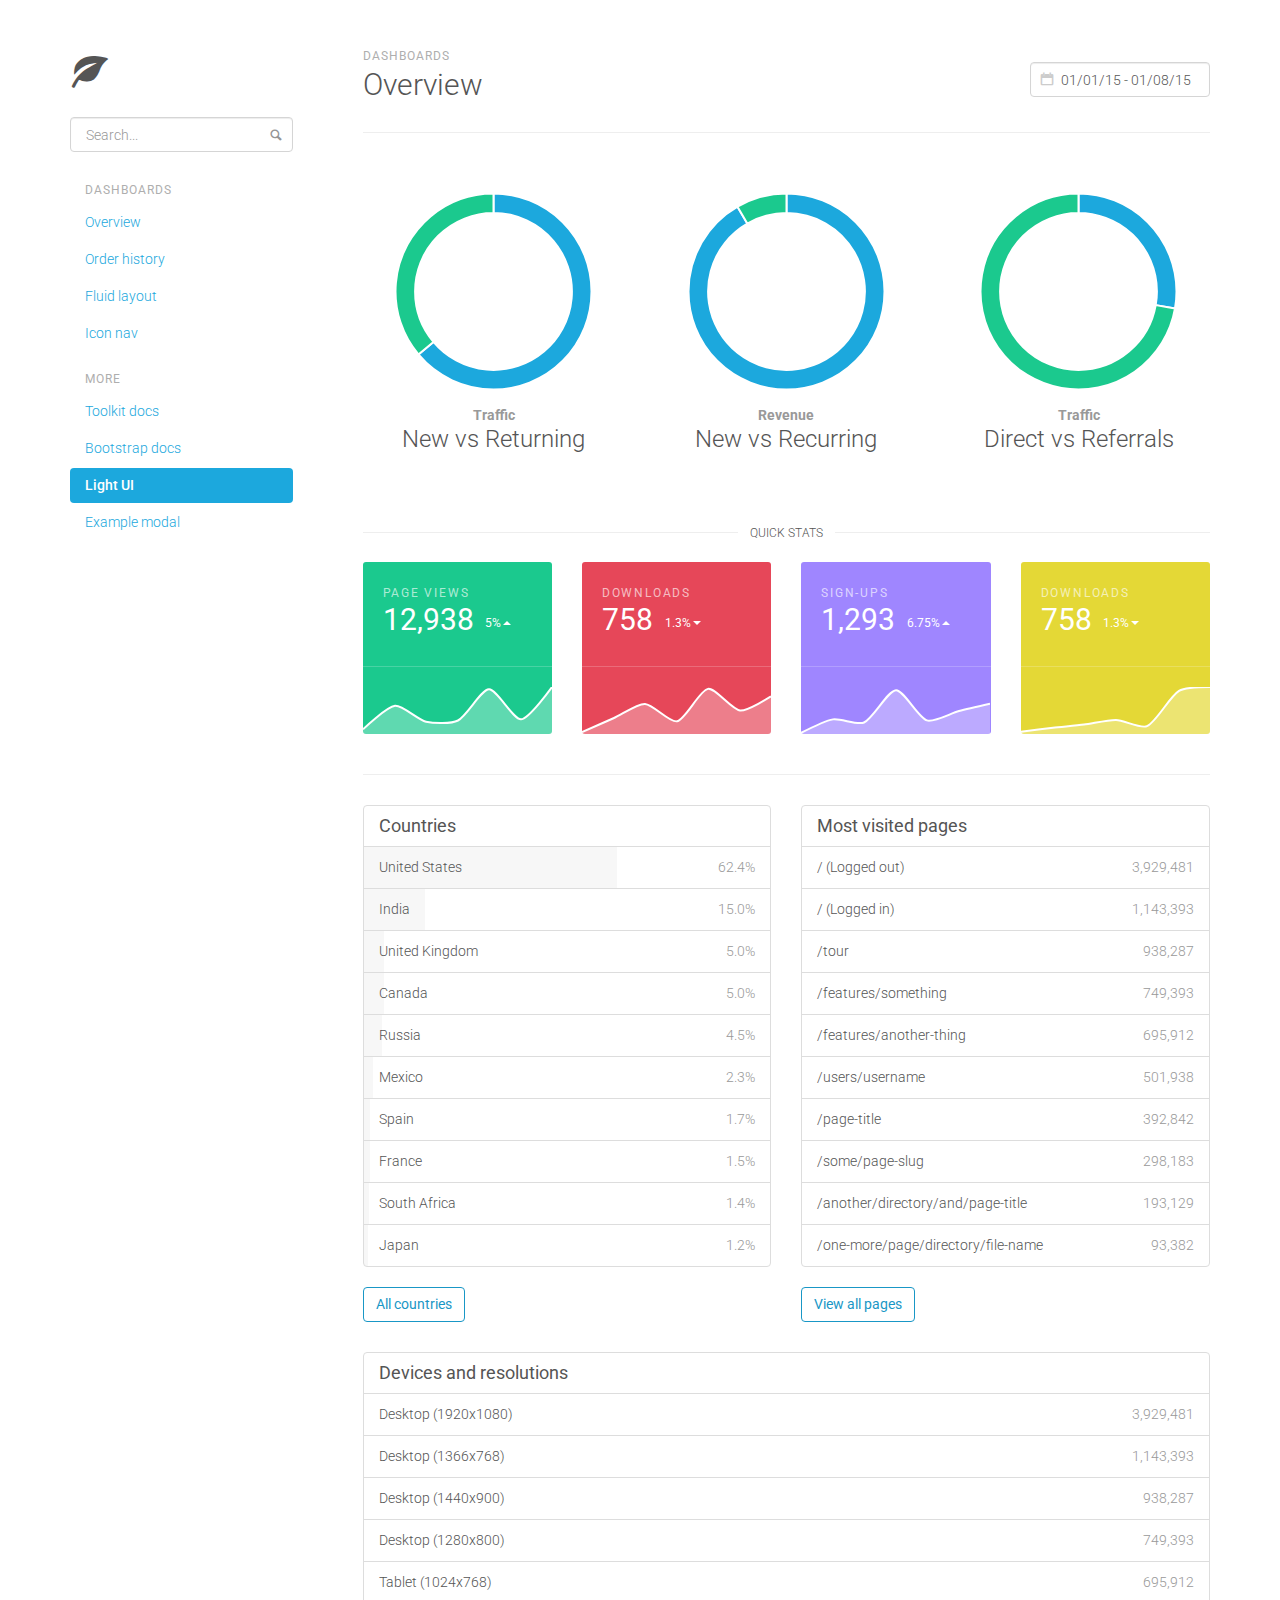
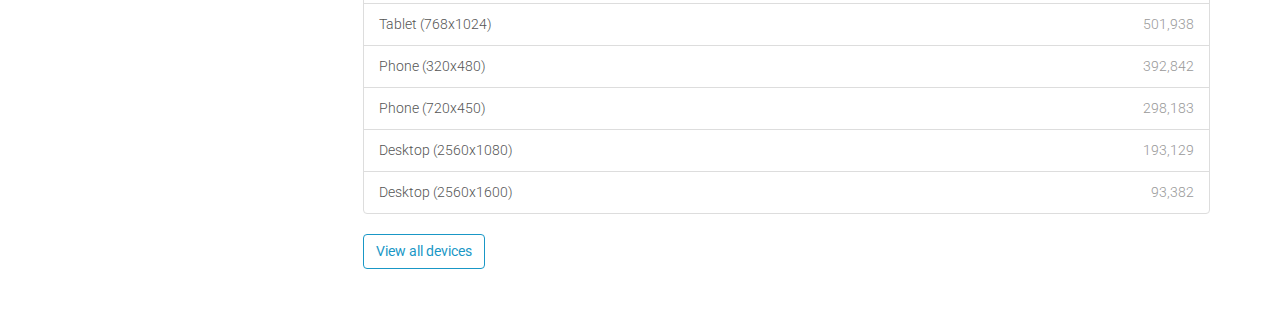
==== light/index.html @ 63a75f11 "UPLOAD 1" ====
<!DOCTYPE html>
<html lang="en">
  <head>
    <meta charset="utf-8">
    <meta http-equiv="X-UA-Compatible" content="IE=edge">
    <meta name="viewport" content="width=device-width, initial-scale=1">
    <meta name="description" content="">
    <meta name="keywords" content="">
    <meta name="author" content="">

    <title>
      
        Light UI &middot; 
      
    </title>

    <link href="http://fonts.googleapis.com/css?family=Roboto:300,400,500,700,400italic" rel="stylesheet">
    
      <link href="../assets/css/toolkit-light.css" rel="stylesheet">
    
    
    <link href="../assets/css/application.css" rel="stylesheet">

    <style>
      /* note: this is a hack for ios iframe for bootstrap themes shopify page */
      /* this chunk of css is not part of the toolkit :) */
      body {
        width: 1px;
        min-width: 100%;
        *width: 100%;
      }
    </style>
  </head>


<body>
  <div class="container">
    <div class="row">
      <div class="col-sm-3 sidebar">
        <nav class="sidebar-nav">
          <div class="sidebar-header">
            <button class="nav-toggler nav-toggler-sm sidebar-toggler" type="button" data-toggle="collapse" data-target="#nav-toggleable-sm">
              <span class="sr-only">Toggle nav</span>
            </button>
            <a class="sidebar-brand img-responsive" href="../index.html">
              <span class="icon icon-leaf sidebar-brand-icon"></span>
            </a>
          </div>

          <div class="collapse nav-toggleable-sm" id="nav-toggleable-sm">
            <form class="sidebar-form">
              <input class="form-control" type="text" placeholder="Search...">
              <button type="submit" class="btn-link">
                <span class="icon icon-magnifying-glass"></span>
              </button>
            </form>
            <ul class="nav nav-pills nav-stacked">
              <li class="nav-header">Dashboards</li>
              <li >
                <a href="../index.html">Overview</a>
              </li>
              <li >
                <a href="../order-history/index.html">Order history</a>
              </li>
              <li >
                <a href="../fluid/index.html">Fluid layout</a>
              </li>
              <li >
                <a href="../icon-nav/index.html">Icon nav</a>
              </li>

              <li class="nav-header">More</li>
              <li >
                <a href="../docs/index.html">
                  Toolkit docs
                </a>
              </li>
              <li>
                <a href="http://getbootstrap.com" target="blank">
                  Bootstrap docs
                </a>
              </li>
              <li class="active">
                <a href="../light/index.html">Light UI</a>
              </li>
              <li>
                <a href="#docsModal" data-toggle="modal">
                  Example modal
                </a>
              </li>
            </ul>
            <hr class="visible-xs m-t">
          </div>
        </nav>
      </div>
      <div class="col-sm-9 content">
        <div class="dashhead">
  <div class="dashhead-titles">
    <h6 class="dashhead-subtitle">Dashboards</h6>
    <h2 class="dashhead-title">Overview</h2>
  </div>

  <div class="btn-toolbar dashhead-toolbar">
    <div class="btn-toolbar-item input-with-icon">
      <input type="text" value="01/01/15 - 01/08/15" class="form-control" data-provide="datepicker">
      <span class="icon icon-calendar"></span>
    </div>
  </div>
</div>

<hr class="m-t">

<div class="row text-center m-t-lg">
  <div class="col-sm-4 m-b-md">
    <div class="w-lg m-x-auto">
      <canvas
        class="ex-graph"
        width="200" height="200"
        data-chart="doughnut"
        data-value="[{ value: 230, color: '#1ca8dd', label: 'Returning' }, { value: 130, color: '#1bc98e', label: 'New' }]"
        data-segment-stroke-color="#fff"
        data-options="{ percentageInnerCutout: '20' }">
      </canvas>
    </div>
    <strong class="text-muted">Traffic</strong>
    <h3>New vs Returning</h3>
  </div>
  <div class="col-sm-4 m-b-md">
    <div class="w-lg m-x-auto">
      <canvas
        class="ex-graph"
        width="200" height="200"
        data-chart="doughnut"
        data-value="[{ value: 330, color: '#1ca8dd', label: 'Recurring' }, { value: 30, color: '#1bc98e', label: 'New' }]"
        data-segment-stroke-color="#fff">
      </canvas>
    </div>
    <strong class="text-muted">Revenue</strong>
    <h3>New vs Recurring</h3>
  </div>
  <div class="col-sm-4 m-b-md">
    <div class="w-lg m-x-auto">
      <canvas
        class="ex-graph"
        width="200" height="200"
        data-chart="doughnut"
        data-value="[{ value: 100, color: '#1ca8dd', label: 'Referrals' }, { value: 260, color: '#1bc98e', label: 'Direct' }]"
        data-segment-stroke-color="#fff">
      </canvas>
    </div>
    <strong class="text-muted">Traffic</strong>
    <h3>Direct vs Referrals</h3>
  </div>
</div>

<div class="hr-divider m-t-md m-b">
  <h3 class="hr-divider-content hr-divider-heading">Quick stats</h3>
</div>

<div class="row statcards">
  <div class="col-sm-3 m-b">
    <div class="statcard statcard-success">
      <div class="p-a">
        <span class="statcard-desc">Page views</span>
        <h2 class="statcard-number">
          12,938
          <small class="delta-indicator delta-positive">5%</small>
        </h2>
        <hr class="statcard-hr m-b-0">
      </div>
      <canvas id="sparkline1" width="378" height="94" class="sparkline" data-chart="spark-line" data-value="[{data:[28,68,41,43,96,45,100]}]" data-labels="['a', 'b','c','d','e','f','g']" style="width: 189px; height: 47px;"></canvas>
    </div>
  </div>
  <div class="col-sm-3 m-b">
    <div class="statcard statcard-danger">
      <div class="p-a">
        <span class="statcard-desc">Downloads</span>
        <h2 class="statcard-number">
          758
          <small class="delta-indicator delta-negative">1.3%</small>
        </h2>
        <hr class="statcard-hr m-b-0">
      </div>
      <canvas id="sparkline1" width="378" height="94" class="sparkline" data-chart="spark-line" data-value="[{data:[4,34,64,27,96,50,80]}]" data-labels="['a', 'b','c','d','e','f','g']" style="width: 189px; height: 47px;"></canvas>
    </div>
  </div>
  <div class="col-sm-3 m-b">
    <div class="statcard statcard-info">
      <div class="p-a">
        <span class="statcard-desc">Sign-ups</span>
        <h2 class="statcard-number">
          1,293
          <small class="delta-indicator delta-positive">6.75%</small>
        </h2>
        <hr class="statcard-hr m-b-0">
      </div>
      <canvas id="sparkline1" width="378" height="94" class="sparkline" data-chart="spark-line" data-value="[{data:[12,38,32,94,36,54,68]}]" data-labels="['a', 'b','c','d','e','f','g']" style="width: 189px; height: 47px;"></canvas>
    </div>
  </div>
  <div class="col-sm-3 m-b">
    <div class="statcard statcard-warning">
      <div class="p-a">
        <span class="statcard-desc">Downloads</span>
        <h2 class="statcard-number">
          758
          <small class="delta-indicator delta-negative">1.3%</small>
        </h2>
        <hr class="statcard-hr m-b-0">
      </div>
      <canvas id="sparkline1" width="378" height="94" class="sparkline" data-chart="spark-line" data-value="[{data:[43,48,52,58,50,95,100]}]" data-labels="['a', 'b','c','d','e','f','g']" style="width: 189px; height: 47px;"></canvas>
    </div>
  </div>
</div>

<hr class="m-t">

<div class="row">
  <div class="col-md-6 m-b-md">
    <div class="list-group">
      <h4 class="list-group-header">
        Countries
      </h4>
      
        <a class="list-group-item" href="#">
          <span class="list-group-progress" style="width: 62.4%;"></span>
          <span class="pull-right text-muted">62.4%</span>
          United States
        </a>
      
        <a class="list-group-item" href="#">
          <span class="list-group-progress" style="width: 15.0%;"></span>
          <span class="pull-right text-muted">15.0%</span>
          India
        </a>
      
        <a class="list-group-item" href="#">
          <span class="list-group-progress" style="width: 5.0%;"></span>
          <span class="pull-right text-muted">5.0%</span>
          United Kingdom
        </a>
      
        <a class="list-group-item" href="#">
          <span class="list-group-progress" style="width: 5.0%;"></span>
          <span class="pull-right text-muted">5.0%</span>
          Canada
        </a>
      
        <a class="list-group-item" href="#">
          <span class="list-group-progress" style="width: 4.5%;"></span>
          <span class="pull-right text-muted">4.5%</span>
          Russia
        </a>
      
        <a class="list-group-item" href="#">
          <span class="list-group-progress" style="width: 2.3%;"></span>
          <span class="pull-right text-muted">2.3%</span>
          Mexico
        </a>
      
        <a class="list-group-item" href="#">
          <span class="list-group-progress" style="width: 1.7%;"></span>
          <span class="pull-right text-muted">1.7%</span>
          Spain
        </a>
      
        <a class="list-group-item" href="#">
          <span class="list-group-progress" style="width: 1.5%;"></span>
          <span class="pull-right text-muted">1.5%</span>
          France
        </a>
      
        <a class="list-group-item" href="#">
          <span class="list-group-progress" style="width: 1.4%;"></span>
          <span class="pull-right text-muted">1.4%</span>
          South Africa
        </a>
      
        <a class="list-group-item" href="#">
          <span class="list-group-progress" style="width: 1.2%;"></span>
          <span class="pull-right text-muted">1.2%</span>
          Japan
        </a>
      
    </div>
    <a href="#" class="btn btn-primary-outline">All countries</a>
  </div>
  <div class="col-md-6 m-b-md">
    <div class="list-group">
      <h4 class="list-group-header">
        Most visited pages
      </h4>
      
        <a class="list-group-item" href="#">
          <span class="pull-right text-muted">3,929,481</span>
          / (Logged out)
        </a>
      
        <a class="list-group-item" href="#">
          <span class="pull-right text-muted">1,143,393</span>
          / (Logged in)
        </a>
      
        <a class="list-group-item" href="#">
          <span class="pull-right text-muted">938,287</span>
          /tour
        </a>
      
        <a class="list-group-item" href="#">
          <span class="pull-right text-muted">749,393</span>
          /features/something
        </a>
      
        <a class="list-group-item" href="#">
          <span class="pull-right text-muted">695,912</span>
          /features/another-thing
        </a>
      
        <a class="list-group-item" href="#">
          <span class="pull-right text-muted">501,938</span>
          /users/username
        </a>
      
        <a class="list-group-item" href="#">
          <span class="pull-right text-muted">392,842</span>
          /page-title
        </a>
      
        <a class="list-group-item" href="#">
          <span class="pull-right text-muted">298,183</span>
          /some/page-slug
        </a>
      
        <a class="list-group-item" href="#">
          <span class="pull-right text-muted">193,129</span>
          /another/directory/and/page-title
        </a>
      
        <a class="list-group-item" href="#">
          <span class="pull-right text-muted">93,382</span>
          /one-more/page/directory/file-name
        </a>
      
    </div>
    <a href="#" class="btn btn-primary-outline">View all pages</a>
  </div>
</div>

<div class="list-group">
  <h4 class="list-group-header">
    Devices and resolutions
  </h4>
  
    <a class="list-group-item" href="#">
      <span class="pull-right text-muted">3,929,481</span>
      Desktop (1920x1080)
    </a>
  
    <a class="list-group-item" href="#">
      <span class="pull-right text-muted">1,143,393</span>
      Desktop (1366x768)
    </a>
  
    <a class="list-group-item" href="#">
      <span class="pull-right text-muted">938,287</span>
      Desktop (1440x900)
    </a>
  
    <a class="list-group-item" href="#">
      <span class="pull-right text-muted">749,393</span>
      Desktop (1280x800)
    </a>
  
    <a class="list-group-item" href="#">
      <span class="pull-right text-muted">695,912</span>
      Tablet (1024x768)
    </a>
  
    <a class="list-group-item" href="#">
      <span class="pull-right text-muted">501,938</span>
      Tablet (768x1024)
    </a>
  
    <a class="list-group-item" href="#">
      <span class="pull-right text-muted">392,842</span>
      Phone (320x480)
    </a>
  
    <a class="list-group-item" href="#">
      <span class="pull-right text-muted">298,183</span>
      Phone (720x450)
    </a>
  
    <a class="list-group-item" href="#">
      <span class="pull-right text-muted">193,129</span>
      Desktop (2560x1080)
    </a>
  
    <a class="list-group-item" href="#">
      <span class="pull-right text-muted">93,382</span>
      Desktop (2560x1600)
    </a>
  
</div>
<a href="#" class="btn btn-primary-outline">View all devices</a>

      </div>
    </div>
  </div>

  <div id="docsModal" class="modal fade" tabindex="-1" role="dialog" aria-labelledby="myModalLabel">
  <div class="modal-dialog">
    <div class="modal-content">

      <div class="modal-header">
        <button type="button" class="close" data-dismiss="modal" aria-label="Close"><span aria-hidden="true">&times;</span></button>
        <h4 class="modal-title" id="myModalLabel">Example modal</h4>
      </div>
      <div class="modal-body">
        <p>You're looking at an example modal in the dashboard theme.</p>
      </div>
      <div class="modal-footer">
        <button type="button" class="btn btn-primary" data-dismiss="modal">Cool, got it!</button>
      </div>
    </div>
  </div>
</div>


    <script src="../assets/js/jquery.min.js"></script>
    <script src="../assets/js/chart.js"></script>
    <script src="../assets/js/tablesorter.min.js"></script>
    <script src="../assets/js/toolkit.js"></script>
    <script src="../assets/js/application.js"></script>
    <script>
      // execute/clear BS loaders for docs
      $(function(){while(window.BS&&window.BS.loader&&window.BS.loader.length){(window.BS.loader.pop())()}})
    </script>
  </body>
</html>
---- assets/css/application.css ----
/* global body padding */
body {
  padding-top:    20px;
  padding-bottom: 20px;
}

@media (min-width: 768px) {
  body {
    padding-top:    50px;
    padding-bottom: 50px;
  }
}


/* global spacing overrides */
h1, h2, h3, h4, h5, h6,
.h1, .h2, .h3, .h4, .h5, .h6 {
  margin-top: 0;
}
hr {
  margin-top: 30px;
  margin-bottom: 30px;
}

.navbar-fixed-top,
.navbar-static-top {
  border-bottom: 0;
}
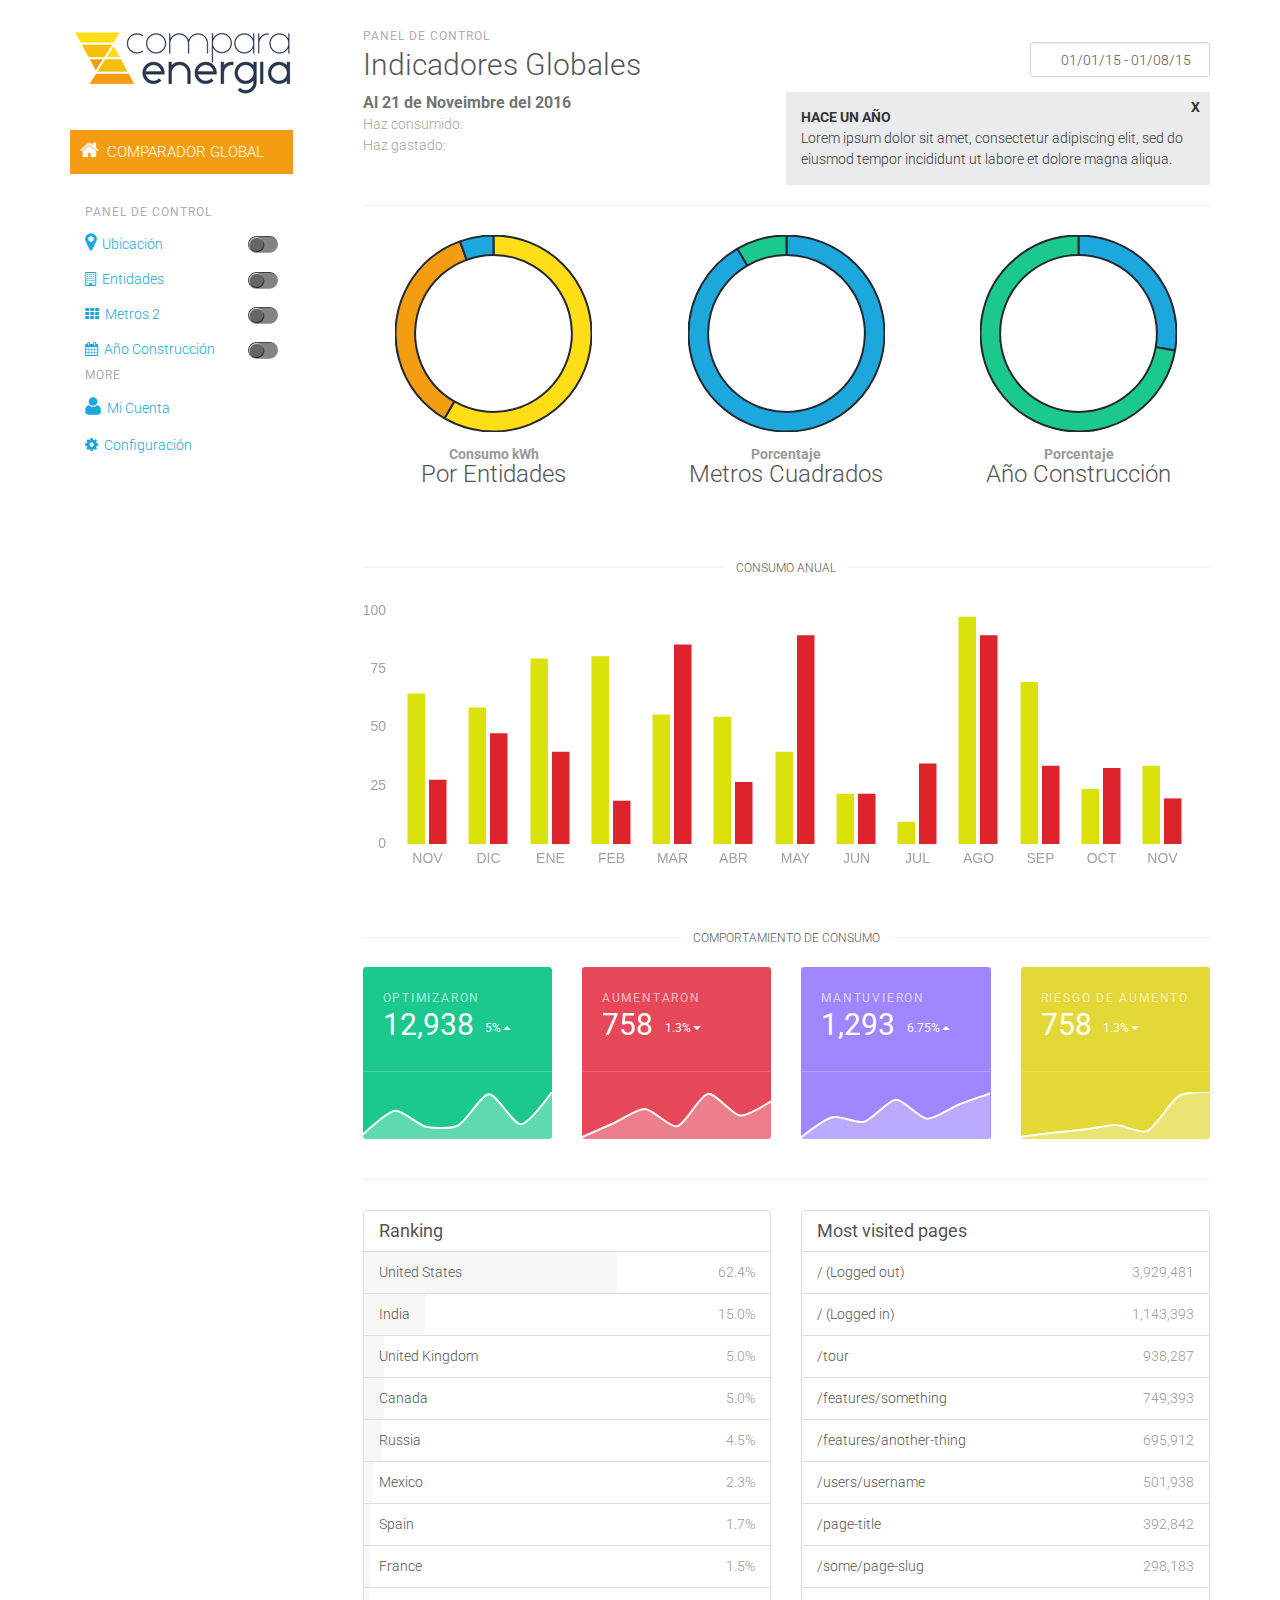
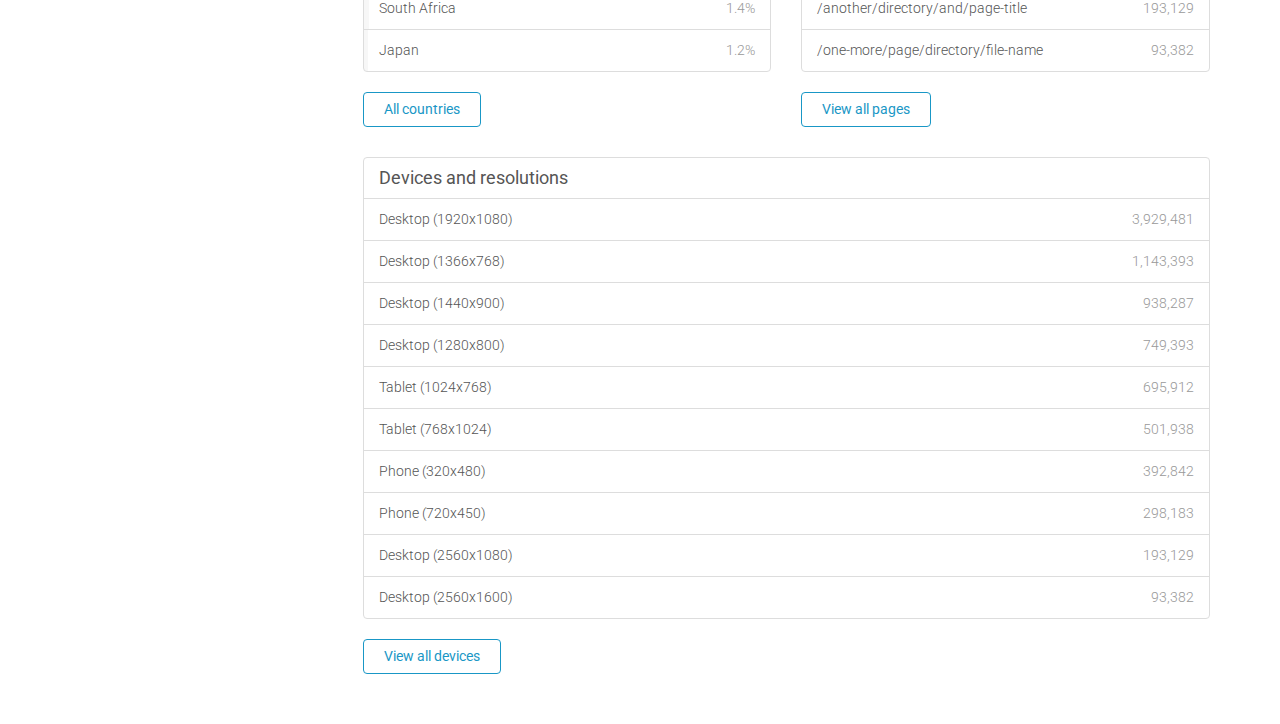
==== commit f4c7950a: "all" ====
--- a/light/index.html
+++ b/light/index.html
@@ -18,11 +18,9 @@
     </title>
 
     <link href="http://fonts.googleapis.com/css?family=Roboto:300,400,500,700,400italic" rel="stylesheet">
-    
-      <link href="../assets/css/toolkit-light.css" rel="stylesheet">
-    
-    
+    <link href="../assets/css/toolkit-light.css" rel="stylesheet">
     <link href="../assets/css/application.css" rel="stylesheet">
+    <link href="font-awesome/css/font-awesome.min.css" rel="stylesheet" type="text/css">
 
     <style>
       /* note: this is a hack for ios iframe for bootstrap themes shopify page */
@@ -36,71 +34,66 @@
   </head>
 
 
-<body>
+<body style="padding-top:30px;">
   <div class="container">
+  <div id="mapa" style="position: absolute; float: right; left: 330px; top: 110px;"></div>
     <div class="row">
       <div class="col-sm-3 sidebar">
         <nav class="sidebar-nav">
-          <div class="sidebar-header">
+          <div class="sidebar-header" style="position:relative; height:100px;">
             <button class="nav-toggler nav-toggler-sm sidebar-toggler" type="button" data-toggle="collapse" data-target="#nav-toggleable-sm">
               <span class="sr-only">Toggle nav</span>
             </button>
-            <a class="sidebar-brand img-responsive" href="../index.html">
-              <span class="icon icon-leaf sidebar-brand-icon"></span>
-            </a>
+            <img src="img/logo.jpg" width="223" height="75">
           </div>
-
           <div class="collapse nav-toggleable-sm" id="nav-toggleable-sm">
-            <form class="sidebar-form">
-              <input class="form-control" type="text" placeholder="Search...">
-              <button type="submit" class="btn-link">
-                <span class="icon icon-magnifying-glass"></span>
-              </button>
-            </form>
-            <ul class="nav nav-pills nav-stacked">
-              <li class="nav-header">Dashboards</li>
-              <li >
-                <a href="../index.html">Overview</a>
-              </li>
-              <li >
-                <a href="../order-history/index.html">Order history</a>
-              </li>
-              <li >
-                <a href="../fluid/index.html">Fluid layout</a>
-              </li>
-              <li >
-                <a href="../icon-nav/index.html">Icon nav</a>
-              </li>
-
+            <div class="sidebar-form" style="background-color:#F49D12; padding:10px;font-size:15px; color:#FFF;">
+              <i class='icon-home' style="font-size:20px;"></i>&nbsp;&nbsp;COMPARADOR GLOBAL
+            </div>
+			<ul class="nav nav-pills nav-stacked" style="clear:both;">
+			<li class="nav-header">Panel de control</li>
+			<li id="ubicacion" onClick="sel(this)">
+				<a href="javascript:;" data-toggle="collapse" data-target="#sub_ubi"><span style="position:relative; float:right;z-index:10;"><img id="img_ubi" src="img/off.png" width="30" height="17" alt="on"></span><i class="icon-map-marker" style="font-size:20px;"></i>&nbsp;&nbsp;Ubicación</a>
+			</li> 
+					<ul id="sub_ubi" class="collapse" style="background-color:#E6E7E8; color:#2c3a52; list-style:none; padding:5px;">
+                    </ul>
+                   
+			<li id="entidades" onClick="sel(this)">
+			  <a href="javascript:;" data-toggle="collapse" data-target="#sub_enti"><div style="position:relative; float:right;z-index:10;"><img id="img_enti" src="img/off.png" width="30" height="17" alt="off"></div><i class="icon-building"></i>&nbsp;&nbsp;Entidades</a></li>
+					<ul id="sub_enti" class="collapse" style="background-color:#E6E7E8; color:#2c3a52; list-style:none; padding:5px;">
+					</ul>
+			<li id="metros" onClick="sel(this)">
+				<a href="javascript:;" data-toggle="collapse" data-target="#sub_metr"><div style="position:relative; float:right;z-index:10;"><img id="img_metr" src="img/off.png" width="30" height="17" alt="on"></div><i class="icon-th"></i>&nbsp;&nbsp;Metros 2</a>
+			</li>
+					<ul id="sub_metr" class="collapse" style="background-color:#E6E7E8; color:#2c3a52; list-style:none; padding:5px;">
+					</ul>
+			<li id="agno" onClick="sel(this)">
+			  <a href="javascript:;" data-toggle="collapse" data-target="#sub_agno"><div style="position:relative; float:right;z-index:10;"><img id="img_agno" src="img/off.png" width="30" height="17" alt="on"></div><i class="icon-calendar"></i>&nbsp;&nbsp;Año Construcción</a>
+			</li>
+					<ul id="sub_agno" class="collapse" style="background-color:#E6E7E8; color:#2c3a52; list-style:none; padding:5px;">
+					</ul>
               <li class="nav-header">More</li>
               <li >
-                <a href="../docs/index.html">
-                  Toolkit docs
+                <a href="javascript:;">
+                  <i class="icon-user" style="font-size:20px;"></i>&nbsp;&nbsp;Mi Cuenta
                 </a>
               </li>
               <li>
-                <a href="http://getbootstrap.com" target="blank">
-                  Bootstrap docs
-                </a>
+                <a href="javascript:;">
+                 <i class="icon-cog" style="font-size:15px;"></i>&nbsp; Configuración</a>
               </li>
-              <li class="active">
-                <a href="../light/index.html">Light UI</a>
-              </li>
-              <li>
-                <a href="#docsModal" data-toggle="modal">
-                  Example modal
-                </a>
-              </li>
+              <li ></li>
+              <li></li>
             </ul>
             <hr class="visible-xs m-t">
-          </div>
+    </div>
         </nav>
-      </div>
+</div>
       <div class="col-sm-9 content">
         <div class="dashhead">
   <div class="dashhead-titles">
-    <h6 class="dashhead-subtitle">Dashboards</h6>
-    <h2 class="dashhead-title">Overview</h2>
+    <h6 class="dashhead-subtitle">Panel de Control</h6>
+    <h2 class="dashhead-title">Indicadores Globales</h2>
   </div>
 
   <div class="btn-toolbar dashhead-toolbar">
@@ -111,35 +104,60 @@
   </div>
 </div>
 
-<hr class="m-t">
-
-<div class="row text-center m-t-lg">
+<div id="mensajes" style="position:relative; padding-top:0px; margin-bottom:20px;">
+        <div id="leyenda" style="float: left; width:50%;; opacity: 0.9; z-index: 1000; color: #FFF; font-size: 14px;">
+          <div style="line-height: 150%;">
+          	<span style="font-size:16px; color:#666">
+          	  <strong>Al 21 de Noveimbre del 2016</strong></span>
+          	  <br>
+             <div style="position:relative;">
+                <div style="color:#999;">Haz consumido:</div>
+                <div id="KWH" style="color:#F90; font-size:22px;"></div>
+             </div>
+             <div style="position:relative;">
+                <div style="color:#999;">Haz gastado:</div>
+                <div id="MM$" style="color:#F90; font-size:22px;"></div>
+              </div>
+            </div>
+        </div>
+        <div id="leyenda1" style="float:left; width:50%; background-color:#E6E7E8; opacity:0.8; z-index:1000; padding:15px; color:#000; font-size:14px;">
+        <div onClick="cerrar('leyenda1')" style="position:relative; float:right; width:20px; height:20px; top:-10px; left:+10px; cursor:pointer; text-align:center;"><strong>X</strong></div>
+            <div>
+            <strong>HACE UN AÑO</strong>
+              <br>
+              Lorem ipsum dolor sit amet, consectetur adipiscing elit, sed do eiusmod tempor incididunt ut labore et dolore magna aliqua. </div>
+        </div>    
+</div>
+<div style=" position:relative; float:left; width:100%; height:10px; margin-bottom:40px;"><hr class="m-t"></div>
+
+
+<div class="row text-center m-t-lg" style="line-height:100%;">
+  <div class="col-sm-4 m-b-md">
+    <div class="w-lg m-x-auto">
+      <canvas id="pie1"
+        class="ex-graph"
+        width="200" height="200"
+        data-chart="doughnut"
+        data-animate-scale="true"
+        data-value= "[{ value: 210, color: '#ffde17', label: 'Alumbrado Público' }, { value: 130, color: '#f49d12', label: 'Colegios' },{ value: 20, color: '#1ca8dd', label: 'Edificios Municipales' }]"
+        data-segment-stroke-color="#252830">
+      </canvas>
+    </div>
+    <strong class="text-muted" style="line-height:100%;">Consumo kWh</strong>
+    <h3>Por Entidades</h3>
+  </div>
   <div class="col-sm-4 m-b-md">
     <div class="w-lg m-x-auto">
       <canvas
         class="ex-graph"
         width="200" height="200"
         data-chart="doughnut"
-        data-value="[{ value: 230, color: '#1ca8dd', label: 'Returning' }, { value: 130, color: '#1bc98e', label: 'New' }]"
-        data-segment-stroke-color="#fff"
-        data-options="{ percentageInnerCutout: '20' }">
+        data-value="[{ value: 330, color: '#1ca8dd', label: 'Probable' }, { value: 30, color: '#1bc98e', label: 'Improbable' }]"
+        data-segment-stroke-color="#252830">
       </canvas>
     </div>
-    <strong class="text-muted">Traffic</strong>
-    <h3>New vs Returning</h3>
-  </div>
-  <div class="col-sm-4 m-b-md">
-    <div class="w-lg m-x-auto">
-      <canvas
-        class="ex-graph"
-        width="200" height="200"
-        data-chart="doughnut"
-        data-value="[{ value: 330, color: '#1ca8dd', label: 'Recurring' }, { value: 30, color: '#1bc98e', label: 'New' }]"
-        data-segment-stroke-color="#fff">
-      </canvas>
-    </div>
-    <strong class="text-muted">Revenue</strong>
-    <h3>New vs Recurring</h3>
+    <strong class="text-muted">Porcentaje</strong>
+    <h3>Metros Cuadrados</h3>
   </div>
   <div class="col-sm-4 m-b-md">
     <div class="w-lg m-x-auto">
@@ -148,36 +166,50 @@
         width="200" height="200"
         data-chart="doughnut"
         data-value="[{ value: 100, color: '#1ca8dd', label: 'Referrals' }, { value: 260, color: '#1bc98e', label: 'Direct' }]"
-        data-segment-stroke-color="#fff">
+        data-segment-stroke-color="#252830">
       </canvas>
     </div>
-    <strong class="text-muted">Traffic</strong>
-    <h3>Direct vs Referrals</h3>
-  </div>
-</div>
-
+    <strong class="text-muted">Porcentaje</strong>
+    <h3>Año Construcción</h3>
+  </div>
+</div>
 <div class="hr-divider m-t-md m-b">
-  <h3 class="hr-divider-content hr-divider-heading">Quick stats</h3>
+  <h3 class="hr-divider-content hr-divider-heading">CONSUMO ANUAL</h3>
+</div>
+<div style="width:100%; min-height:300px;">
+  <canvas
+    class="ex-line-graph"
+    width="600" height="400"
+    data-chart="bar"
+    data-scale-line-color="transparent"
+    data-scale-grid-line-color="rgba(255,255,255,.05)"
+    data-scale-font-color="#a2a2a2"
+    data-labels="['NOV','DIC','ENE','FEB','MAR','ABR','MAY','JUN','JUL','AGO','SEP','OCT','NOV']"
+    data-value="[{ label: 'KWH',fillColor:'#dbe10b', data: [65, 59, 80, 81, 56, 55, 40, 22, 10, 98, 70, 24,34] },{ label: 'MM$',fillColor:'#de242b',data: [28, 48, 40, 19, 86, 27, 90, 22, 35, 90, 34, 33, 20] }]">
+  </canvas>
+</div>
+<div class="hr-divider m-t-md m-b">
+  <h3 class="hr-divider-content hr-divider-heading">COMPORTAMIENTO DE CONSUMO</h3>
 </div>
 
 <div class="row statcards">
-  <div class="col-sm-3 m-b">
+  <div class="col-sm-6 col-lg-3 m-b">
     <div class="statcard statcard-success">
       <div class="p-a">
-        <span class="statcard-desc">Page views</span>
+        <span class="statcard-desc">OPTIMIZARON</span>
         <h2 class="statcard-number">
           12,938
           <small class="delta-indicator delta-positive">5%</small>
         </h2>
         <hr class="statcard-hr m-b-0">
       </div>
-      <canvas id="sparkline1" width="378" height="94" class="sparkline" data-chart="spark-line" data-value="[{data:[28,68,41,43,96,45,100]}]" data-labels="['a', 'b','c','d','e','f','g']" style="width: 189px; height: 47px;"></canvas>
-    </div>
-  </div>
-  <div class="col-sm-3 m-b">
+      <canvas id="sparkline1" width="378" height="94" class="sparkline" data-chart="spark-line" data-value="[{data:[28,68,41,43,96,45,100]}]" data-labels="['a','b','c','d','e','f','g']" style="width: 189px; height: 47px;"></canvas>
+    </div>
+  </div>
+  <div class="col-sm-6 col-lg-3 m-b">
     <div class="statcard statcard-danger">
       <div class="p-a">
-        <span class="statcard-desc">Downloads</span>
+        <span class="statcard-desc">AUMENTARON</span>
         <h2 class="statcard-number">
           758
           <small class="delta-indicator delta-negative">1.3%</small>
@@ -187,23 +219,23 @@
       <canvas id="sparkline1" width="378" height="94" class="sparkline" data-chart="spark-line" data-value="[{data:[4,34,64,27,96,50,80]}]" data-labels="['a', 'b','c','d','e','f','g']" style="width: 189px; height: 47px;"></canvas>
     </div>
   </div>
-  <div class="col-sm-3 m-b">
+  <div class="col-sm-6 col-lg-3 m-b">
     <div class="statcard statcard-info">
       <div class="p-a">
-        <span class="statcard-desc">Sign-ups</span>
+        <span class="statcard-desc">MANTUVIERON</span>
         <h2 class="statcard-number">
           1,293
           <small class="delta-indicator delta-positive">6.75%</small>
         </h2>
         <hr class="statcard-hr m-b-0">
       </div>
-      <canvas id="sparkline1" width="378" height="94" class="sparkline" data-chart="spark-line" data-value="[{data:[12,38,32,94,36,54,68]}]" data-labels="['a', 'b','c','d','e','f','g']" style="width: 189px; height: 47px;"></canvas>
-    </div>
-  </div>
-  <div class="col-sm-3 m-b">
+      <canvas id="sparkline1" width="378" height="94" class="sparkline" data-chart="spark-line" data-value="[{data:[12,38,32,60,36,54,68]}]" data-labels="['a', 'b','c','d','e','f','g']" style="width: 189px; height: 47px;"></canvas>
+    </div>
+  </div>
+  <div class="col-sm-6 col-lg-3 m-b">
     <div class="statcard statcard-warning">
       <div class="p-a">
-        <span class="statcard-desc">Downloads</span>
+        <span class="statcard-desc">RIESGO DE AUMENTO</span>
         <h2 class="statcard-number">
           758
           <small class="delta-indicator delta-negative">1.3%</small>
@@ -221,7 +253,7 @@
   <div class="col-md-6 m-b-md">
     <div class="list-group">
       <h4 class="list-group-header">
-        Countries
+        Ranking
       </h4>
       
         <a class="list-group-item" href="#">
@@ -285,7 +317,7 @@
         </a>
       
     </div>
-    <a href="#" class="btn btn-primary-outline">All countries</a>
+    <a href="#" class="btn btn-primary-outline p-x">All countries</a>
   </div>
   <div class="col-md-6 m-b-md">
     <div class="list-group">
@@ -344,7 +376,7 @@
         </a>
       
     </div>
-    <a href="#" class="btn btn-primary-outline">View all pages</a>
+    <a href="#" class="btn btn-primary-outline p-x">View all pages</a>
   </div>
 </div>
 
@@ -404,7 +436,7 @@
     </a>
   
 </div>
-<a href="#" class="btn btn-primary-outline">View all devices</a>
+<a href="#" class="btn btn-primary-outline p-x">View all devices</a>
 
       </div>
     </div>
@@ -429,15 +461,260 @@
 </div>
 
 
-    <script src="../assets/js/jquery.min.js"></script>
-    <script src="../assets/js/chart.js"></script>
-    <script src="../assets/js/tablesorter.min.js"></script>
-    <script src="../assets/js/toolkit.js"></script>
-    <script src="../assets/js/application.js"></script>
+    <script src="assets/js/jquery.min.js"></script>
+    <script src="assets/js/chart.js"></script>
+    <script src="assets/js/tablesorter.min.js"></script>
+    <script src="assets/js/toolkit.js"></script>
+    <script src="assets/js/application.js"></script>
+    <script src="bbdd.json"></script>
+    <script src="js/libreria.js"></script>
+    
+    <script>
+
+<!--   ONCLICK GRAPH  //->	
+		obj = document.getElementById("pie1");
+		obj.onclick = function (evt) {
+			var points = datachart.getPointsAtEvent(evt);
+			alert(chart.datasets[0].points.indexOf(points[0]));
+		};
+
+<!--   TOTAL KWH //->							
+		cont = document.getElementById("KWH");
+		var items = data;
+		KWH_val = 0;
+		for (v=0;v<(items.length);v++) {
+		  var val = items[v].Consumo_energia_activa_kWh;
+		  if(val!=undefined && val!=NaN){
+			  KWH_val = Number(KWH_val) + Number(val);
+		  }
+		}
+		cont.innerHTML= "<strong>"+currency(KWH_val)+"</strong> kWh";
+
+<!--   TOTAL MM$ //->
+		cont = document.getElementById("MM$");
+		var items = data;
+		MM$_val = 0;
+		for (v=0;v<(items.length);v++) {
+		  var val = items[v].Costo_de_energia_$;
+		  val = val.replace(' $ ','');
+		  val = val.replace(',','')
+  		  val = val.replace('-','');
+		  val = val.replace(/ /g,'');
+		  if (val==""){val=0}
+		  val = parseFloat(val);
+		  if(val!=undefined && val!=NaN){
+			  MM$_val = Number(MM$_val) + Number(val);
+		  }
+		}
+		cont.innerHTML= "<strong>"+currency(MM$_val)+"</strong> MM$";
+
+<!--   PIE ENTIDADES  //->
+		cont = document.getElementById("pie1");
+		var items = data;
+		KWH_val = 0;
+		for (v=0;v<(items.length);v++) {
+		  var val = items[v].Consumo_energia_activa_kWh;
+		  if(val!=undefined && val!=NaN){
+			  KWH_val = Number(KWH_val) + Number(val);
+		  }
+		}
+		cont.innerHTML= "<strong>"+currency(KWH_val)+"</strong> kWh";
+
+	
+<!--   DISTINCT UBICACIONES //->
+		var lookup = {};
+		var items = data;
+		var ubicacion = [];
+		
+		for (var item, i = 0; item = items[i++];) {
+		  var name = item.Zona;
+		
+		  if (!(name in lookup)) {
+			lookup[name] = 1;
+			ubicacion.push(name);
+		  }
+		}
+		ubicacion.sort();
+		ubi_tot = ubicacion.length;
+		txt="";
+		sub_ubi= document.getElementById('sub_ubi');
+		for (v=0;v<ubi_tot;v++){		
+			txt = txt + "<li style='position:relative; left:30px; padding:0px;'>";
+			txt = txt + "<div class='checkbox custom-control custom-checkbox'>";
+			txt = txt + "<label>";
+			txt = txt + "<input type='checkbox' value='"+ubicacion[v]+"' style='background-color:#FFF' onClick=filtra(this,'ubi')>";
+			txt = txt + "<span class='custom-control-indicator'></span>"+ubicacion[v];
+			txt = txt + "</label>";
+			txt = txt + "<div>";
+			txt = txt +  "</li>";
+		}
+		
+		sub_ubi.innerHTML = txt;
+		
+<!--   DISTINCT ENTIDADES //->
+		
+		var lookup = {};
+		//var items = data;
+		var entidades = [];
+		
+		for (var item, i = 0; item = items[i++];) {
+		  var name = item.Entidades;
+		
+		  if (!(name in lookup)) {
+			lookup[name] = 1;
+			entidades.push(name);
+		  }
+		}
+		entidades.sort();
+		enti_tot = entidades.length;
+		txt="";
+		sub_enti= document.getElementById('sub_enti');
+		for (v=0;v<enti_tot;v++){		
+			txt = txt + "<li style='position:relative; left:30px; padding:0px;'>";
+			txt = txt + "<div class='checkbox custom-control custom-checkbox'>";
+			txt = txt + "<label>";
+			txt = txt + "<input type='checkbox' value='"+entidades[v]+"' style='background-color:#FFF' onClick=filtra(this,'enti')>";
+			txt = txt + "<span class='custom-control-indicator'></span>"+entidades[v];
+			txt = txt + "</label>";
+			txt = txt + "<div>";
+			txt = txt +  "</li>";
+		}
+		sub_enti.innerHTML = txt;
+		
+<!--   DISTINCT METROS //->		
+		txt="";
+		sub_metr= document.getElementById('sub_metr');
+		
+			txt = txt + "<li style='position:relative; left:30px; padding:0px;'>";
+			txt = txt + "	<div class='checkbox custom-control custom-checkbox'>";
+			txt = txt + "		<label>";
+			txt = txt + "			<input type='checkbox' value='0-100' style='background-color:#FFF' onClick=filtra(this,'metr')>";
+			txt = txt + "			<span class='custom-control-indicator'></span> 0-100";
+			txt = txt + "		</label>";
+			txt = txt + "	<div>";
+			txt = txt + "</li>";
+			txt = txt + "<li style='position:relative; left:30px; padding:0px;'>";
+			txt = txt + "	<div class='checkbox custom-control custom-checkbox'>";
+			txt = txt + "		<label>";
+			txt = txt + "			<input type='checkbox' value='100-200' style='background-color:#FFF' onClick=filtra(this,'metr')>";
+			txt = txt + "			<span class='custom-control-indicator'></span> 100-200";
+			txt = txt + "		</label>";
+			txt = txt + "	<div>";
+			txt = txt +  "</li>";
+			txt = txt + "<li style='position:relative; left:30px; padding:0px;'>";
+			txt = txt + "<div class='checkbox custom-control custom-checkbox'>";
+			txt = txt + "<label>";
+			txt = txt + "<input type='checkbox' value='200-300' style='background-color:#FFF' onClick=filtra(this,'metr')>";
+			txt = txt + "<span class='custom-control-indicator'></span>200-300";
+			txt = txt + "</label>";
+			txt = txt + "<div>";
+			txt = txt +  "</li>";					
+			txt = txt + "<li style='position:relative; left:30px; padding:0px;'>";
+			txt = txt + "<div class='checkbox custom-control custom-checkbox'>";
+			txt = txt + "<label>";
+			txt = txt + "<input type='checkbox' value='300-500' style='background-color:#FFF' onClick=filtra(this,'metr')>";
+			txt = txt + "<span class='custom-control-indicator'></span>300-500";
+			txt = txt + "</label>";
+			txt = txt + "<div>";
+			txt = txt +  "</li>";
+			txt = txt + "<li style='position:relative; left:30px; padding:0px;'>";
+			txt = txt + "<div class='checkbox custom-control custom-checkbox'>";
+			txt = txt + "<label>";
+			txt = txt + "<input type='checkbox' value='500-700' style='background-color:#FFF' onClick=filtra(this,'metr')>";
+			txt = txt + "<span class='custom-control-indicator'></span>500-700";
+			txt = txt + "</label>";
+			txt = txt + "<div>";
+			txt = txt +  "</li>";
+			txt = txt + "<li style='position:relative; left:30px; padding:0px;'>";
+			txt = txt + "<div class='checkbox custom-control custom-checkbox'>";
+			txt = txt + "<label>";
+			txt = txt + "<input type='checkbox' value='700-1000' style='background-color:#FFF' onClick=filtra(this,'metr')>";
+			txt = txt + "<span class='custom-control-indicator'></span>700-1000";
+			txt = txt + "</label>";
+			txt = txt + "<div>";
+			txt = txt +  "</li>";								
+		sub_metr.innerHTML = txt;		
+
+<!--   DISTINCT AGNO //->
+		txt="";
+		sub_agno= document.getElementById('sub_agno');
+		
+			txt = txt + "<li style='position:relative; left:30px; padding:0px;'>";
+			txt = txt + "<div class='checkbox custom-control custom-checkbox'>";
+			txt = txt + "<label>";
+			txt = txt + "<input type='checkbox' value='<1950' style='background-color:#FFF' onClick=filtra(this,'agno')>";
+			txt = txt + "<span class='custom-control-indicator'></span> <1950";
+			txt = txt + "</label>";
+			txt = txt + "<div>";
+			txt = txt +  "</li>";
+			txt = txt + "<li style='position:relative; left:30px; padding:0px;'>";
+			txt = txt + "<div class='checkbox custom-control custom-checkbox'>";
+			txt = txt + "<label>";
+			txt = txt + "<input type='checkbox' value='1950-1960' style='background-color:#FFF' onClick=filtra(this,'agno')>";
+			txt = txt + "<span class='custom-control-indicator'></span> 1950-1960";
+			txt = txt + "</label>";
+			txt = txt + "<div>";
+			txt = txt +  "</li>";
+			txt = txt + "<li style='position:relative; left:30px; padding:0px;'>";
+			txt = txt + "<div class='checkbox custom-control custom-checkbox'>";
+			txt = txt + "<label>";
+			txt = txt + "<input type='checkbox' value='1960-1970' style='background-color:#FFF' onClick=filtra(this,'agno')>";
+			txt = txt + "<span class='custom-control-indicator'></span> 1960-1970";
+			txt = txt + "</label>";
+			txt = txt + "<div>";
+			txt = txt +  "</li>";					
+			txt = txt + "<li style='position:relative; left:30px; padding:0px;'>";
+			txt = txt + "<div class='checkbox custom-control custom-checkbox'>";
+			txt = txt + "<label>";
+			txt = txt + "<input type='checkbox' value='1970-1980' style='background-color:#FFF' onClick=filtra(this,'agno')>";
+			txt = txt + "<span class='custom-control-indicator'></span> 1970-1980";
+			txt = txt + "</label>";
+			txt = txt + "<div>";
+			txt = txt +  "</li>";
+			txt = txt + "<li style='position:relative; left:30px; padding:0px;'>";
+			txt = txt + "<div class='checkbox custom-control custom-checkbox'>";
+			txt = txt + "<label>";
+			txt = txt + "<input type='checkbox' value='1980-1990' style='background-color:#FFF' onClick=filtra(this,'agno')>";
+			txt = txt + "<span class='custom-control-indicator'></span> 1980-1990";
+			txt = txt + "</label>";
+			txt = txt + "<div>";
+			txt = txt +  "</li>";
+			txt = txt + "<li style='position:relative; left:30px; padding:0px;'>";
+			txt = txt + "<div class='checkbox custom-control custom-checkbox'>";
+			txt = txt + "<label>";
+			txt = txt + "<input type='checkbox' value='1990-2000' style='background-color:#FFF' onClick=filtra(this,'agno')>";
+			txt = txt + "<span class='custom-control-indicator'></span> 1990-2000";
+			txt = txt + "</label>";
+			txt = txt + "<div>";
+			txt = txt +  "</li>";								
+			txt = txt + "<li style='position:relative; left:30px; padding:0px;'>";
+			txt = txt + "<div class='checkbox custom-control custom-checkbox'>";
+			txt = txt + "<label>";
+			txt = txt + "<input type='checkbox' value='2000-2010' style='background-color:#FFF' onClick=filtra(this,'agno')>";
+			txt = txt + "<span class='custom-control-indicator'></span> 2000-2010";
+			txt = txt + "</label>";
+			txt = txt + "<div>";
+			txt = txt +  "</li>";								
+			txt = txt + "<li style='position:relative; left:30px; padding:0px;'>";
+			txt = txt + "<div class='checkbox custom-control custom-checkbox'>";
+			txt = txt + "<label>";
+			txt = txt + "<input type='checkbox' value='2010<' style='background-color:#FFF' onClick=filtra(this,'agno')>";
+			txt = txt + "<span class='custom-control-indicator'></span> 2010<";
+			txt = txt + "</label>";
+			txt = txt + "<div>";
+			txt = txt +  "</li>";								
+		sub_agno.innerHTML = txt;		
+			
+		
+	</script>
     <script>
       // execute/clear BS loaders for docs
       $(function(){while(window.BS&&window.BS.loader&&window.BS.loader.length){(window.BS.loader.pop())()}})
     </script>
+    <script>
+		var datos = "[{ value: 210, color: '#1bc98e', label: 'Alumbrado Público' }, { value: 130, color: '#1ca8dd', label: 'Colegios' },{ value: 20, color: '#e64e25', label: 'Edificios Municipales' }]";
+    </script>
   </body>
+
 </html>
 
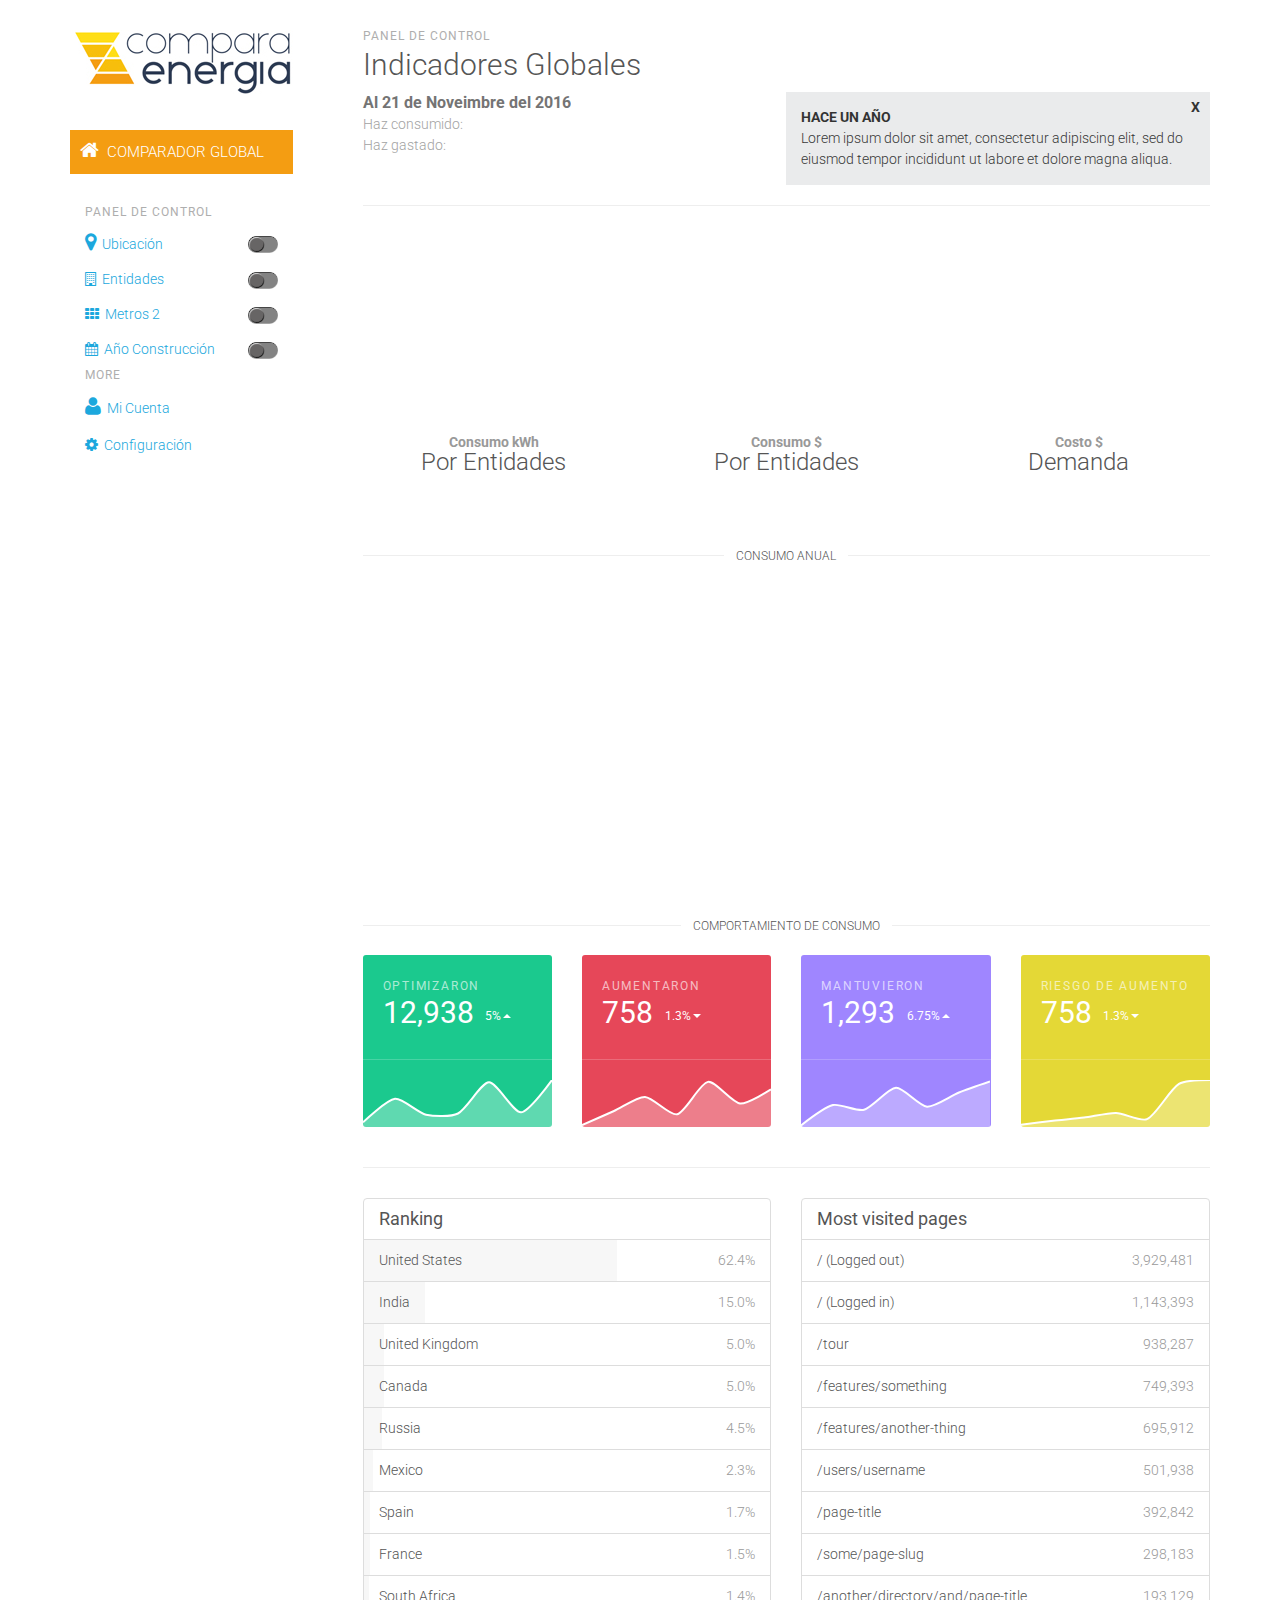
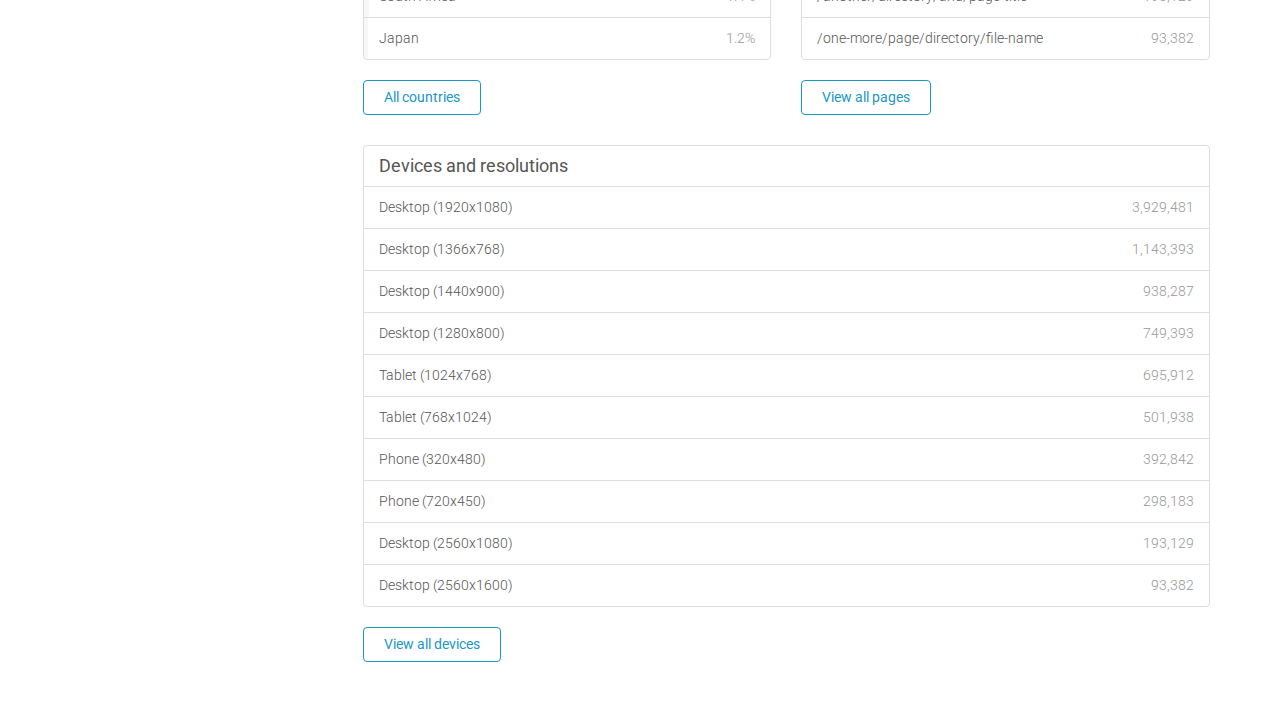
==== commit 236b7fd9: "ULTIMO1" ====
--- a/light/index.html
+++ b/light/index.html
@@ -96,12 +96,7 @@
     <h2 class="dashhead-title">Indicadores Globales</h2>
   </div>
 
-  <div class="btn-toolbar dashhead-toolbar">
-    <div class="btn-toolbar-item input-with-icon">
-      <input type="text" value="01/01/15 - 01/08/15" class="form-control" data-provide="datepicker">
-      <span class="icon icon-calendar"></span>
-    </div>
-  </div>
+  <div class="btn-toolbar dashhead-toolbar"></div>
 </div>
 
 <div id="mensajes" style="position:relative; padding-top:0px; margin-bottom:20px;">
@@ -134,60 +129,32 @@
 <div class="row text-center m-t-lg" style="line-height:100%;">
   <div class="col-sm-4 m-b-md">
     <div class="w-lg m-x-auto">
-      <canvas id="pie1"
-        class="ex-graph"
-        width="200" height="200"
-        data-chart="doughnut"
-        data-animate-scale="true"
-        data-value= "[{ value: 210, color: '#ffde17', label: 'Alumbrado Público' }, { value: 130, color: '#f49d12', label: 'Colegios' },{ value: 20, color: '#1ca8dd', label: 'Edificios Municipales' }]"
-        data-segment-stroke-color="#252830">
-      </canvas>
+      <canvas id="pie1" width="200" height="200"></canvas>
     </div>
     <strong class="text-muted" style="line-height:100%;">Consumo kWh</strong>
     <h3>Por Entidades</h3>
   </div>
   <div class="col-sm-4 m-b-md">
     <div class="w-lg m-x-auto">
-      <canvas
-        class="ex-graph"
-        width="200" height="200"
-        data-chart="doughnut"
-        data-value="[{ value: 330, color: '#1ca8dd', label: 'Probable' }, { value: 30, color: '#1bc98e', label: 'Improbable' }]"
-        data-segment-stroke-color="#252830">
-      </canvas>
-    </div>
-    <strong class="text-muted">Porcentaje</strong>
-    <h3>Metros Cuadrados</h3>
+      <canvas id="pie2" width="200" height="200"></canvas>
+    </div>
+    <strong class="text-muted">Consumo $</strong>
+    <h3>Por Entidades</h3>
   </div>
   <div class="col-sm-4 m-b-md">
     <div class="w-lg m-x-auto">
-      <canvas
-        class="ex-graph"
-        width="200" height="200"
-        data-chart="doughnut"
-        data-value="[{ value: 100, color: '#1ca8dd', label: 'Referrals' }, { value: 260, color: '#1bc98e', label: 'Direct' }]"
-        data-segment-stroke-color="#252830">
-      </canvas>
-    </div>
-    <strong class="text-muted">Porcentaje</strong>
-    <h3>Año Construcción</h3>
+      <canvas id="pie3" width="200" height="200"></canvas>
+    </div>
+    <strong class="text-muted">Costo $</strong>
+    <h3>Demanda</h3>
   </div>
 </div>
 <div class="hr-divider m-t-md m-b">
   <h3 class="hr-divider-content hr-divider-heading">CONSUMO ANUAL</h3>
 </div>
 <div style="width:100%; min-height:300px;">
-  <canvas
-    class="ex-line-graph"
-    width="600" height="400"
-    data-chart="bar"
-    data-scale-line-color="transparent"
-    data-scale-grid-line-color="rgba(255,255,255,.05)"
-    data-scale-font-color="#a2a2a2"
-    data-labels="['NOV','DIC','ENE','FEB','MAR','ABR','MAY','JUN','JUL','AGO','SEP','OCT','NOV']"
-    data-value="[{ label: 'KWH',fillColor:'#dbe10b', data: [65, 59, 80, 81, 56, 55, 40, 22, 10, 98, 70, 24,34] },{ label: 'MM$',fillColor:'#de242b',data: [28, 48, 40, 19, 86, 27, 90, 22, 35, 90, 34, 33, 20] }]">
-  </canvas>
-</div>
+  <id id="anual" width="600" height="400"></id>
+  </div>
 <div class="hr-divider m-t-md m-b">
   <h3 class="hr-divider-content hr-divider-heading">COMPORTAMIENTO DE CONSUMO</h3>
 </div>
@@ -466,8 +433,9 @@
     <script src="assets/js/tablesorter.min.js"></script>
     <script src="assets/js/toolkit.js"></script>
     <script src="assets/js/application.js"></script>
-    <script src="bbdd.json"></script>
+    <script src="bbdd1.json"></script>
     <script src="js/libreria.js"></script>
+	<script type="text/javascript" src="js/high/highcharts.js"></script>    
     
     <script>
 
@@ -483,7 +451,7 @@
 		var items = data;
 		KWH_val = 0;
 		for (v=0;v<(items.length);v++) {
-		  var val = items[v].Consumo_energia_activa_kWh;
+		  var val = items[v].Energia_activa_kWh;
 		  if(val!=undefined && val!=NaN){
 			  KWH_val = Number(KWH_val) + Number(val);
 		  }
@@ -495,32 +463,21 @@
 		var items = data;
 		MM$_val = 0;
 		for (v=0;v<(items.length);v++) {
-		  var val = items[v].Costo_de_energia_$;
+		  var val = items[v].Total_Neto;
 		  val = val.replace(' $ ','');
-		  val = val.replace(',','')
   		  val = val.replace('-','');
 		  val = val.replace(/ /g,'');
+  		  val = val.replace(/,/g,'');		  
 		  if (val==""){val=0}
 		  val = parseFloat(val);
 		  if(val!=undefined && val!=NaN){
 			  MM$_val = Number(MM$_val) + Number(val);
 		  }
 		}
-		cont.innerHTML= "<strong>"+currency(MM$_val)+"</strong> MM$";
-
-<!--   PIE ENTIDADES  //->
-		cont = document.getElementById("pie1");
-		var items = data;
-		KWH_val = 0;
-		for (v=0;v<(items.length);v++) {
-		  var val = items[v].Consumo_energia_activa_kWh;
-		  if(val!=undefined && val!=NaN){
-			  KWH_val = Number(KWH_val) + Number(val);
-		  }
-		}
-		cont.innerHTML= "<strong>"+currency(KWH_val)+"</strong> kWh";
-
-	
+		tot_MM$_val=MM$_val;
+		cont.innerHTML= "<strong>"+currency(MM$_val)+"</strong> ($)";
+
+
 <!--   DISTINCT UBICACIONES //->
 		var lookup = {};
 		var items = data;
@@ -539,7 +496,7 @@
 		txt="";
 		sub_ubi= document.getElementById('sub_ubi');
 		for (v=0;v<ubi_tot;v++){		
-			txt = txt + "<li style='position:relative; left:30px; padding:0px;'>";
+			txt = txt + "<li style='position:relative; left:20px; padding:0px;'>";
 			txt = txt + "<div class='checkbox custom-control custom-checkbox'>";
 			txt = txt + "<label>";
 			txt = txt + "<input type='checkbox' value='"+ubicacion[v]+"' style='background-color:#FFF' onClick=filtra(this,'ubi')>";
@@ -550,9 +507,8 @@
 		}
 		
 		sub_ubi.innerHTML = txt;
-		
+
 <!--   DISTINCT ENTIDADES //->
-		
 		var lookup = {};
 		//var items = data;
 		var entidades = [];
@@ -580,26 +536,386 @@
 			txt = txt +  "</li>";
 		}
 		sub_enti.innerHTML = txt;
+				
+<!--   PIE1 ENTIDADES kWh  //->
+	<!-- POCENTAJE  TOTAL kWh-->
+
+	tot_ent={};
+	per_ent={};
+	nom_ent={};
+	for (vv=0;vv<entidades.length;vv++){
+		tot_ent[vv]=0;
+		entidad=entidades[vv];	
+			for (v=0;v<(items.length);v++) {
+			  n_ent = items[v].Entidades;
+			  var val = items[v].Energia_activa_kWh;
+				if(val!=undefined && val!=NaN && n_ent==entidad){
+					tot_ent[vv]=Number(tot_ent[vv])+Number(val);
+				}
+			}
+			nom_ent[vv] = entidad;
+			per_ent[vv] = (Number(tot_ent[vv]))*100/KWH_val;
+	}
+	
+
 		
+	var ctx = $("#pie1").get(0).getContext("2d");
+	ctx.className="ex-graph";
+	var data1 = [{value:0,color:"#00ffff",highlight:"#FF5A5E",label:"Red"}];
+	var options={percentageInnerCutout: 80, segmentStrokeColor:"#FFF",responsive: true, maintainAspectRatio: true}
+	window.myPieChart = new Chart(ctx).Doughnut(data1,options);
+	colors={};
+	colors[0]="#fede17";colors[1]="#f8bf0d";colors[2]="#f49d10";colors[3]="#d2922b";colors[4]="#006699";				
+	for (v=0; v<vv; v++){
+		valor = Math.round(per_ent[v]);
+		color = colors[v];
+		high = "#5AD3D1";
+		lab = nom_ent[v];
+		window.myPieChart.addData(   {
+				value: valor,
+				color: color,
+				highlight: high,
+				label: lab
+			});
+	}
+<!--   PIE2 ENTIDADES $  //->
+
+	MM$_val={};
+	per_ent={};
+	nom_ent={};
+	for (vv=0;vv<entidades.length;vv++){
+		tot_ent[vv]=0;
+		entidad=entidades[vv];
+		var items = data;
+		MM$_val[vv] = 0;
+			for (v=0;v<(items.length);v++) {
+			  var val = items[v].Total_Neto;
+			  val = val.replace(' $ ','');
+			  val = val.replace('-','');
+			  val = val.replace(/ /g,'');
+			  val = val.replace(/,/g,'');		  
+			  if (val==""){val=0}
+			  val = parseFloat(val);
+			  n_ent = items[v].Entidades
+			  if(val!=undefined && val!=NaN && n_ent==entidad){
+				  MM$_val[vv] = Number(MM$_val[vv]) + Number(val);
+			  }
+			}
+
+
+			nom_ent[vv] = entidad;
+			per_ent[vv] = (Number(MM$_val[vv])*100/tot_MM$_val);
+	}
+	
+	
+	var ctx = $("#pie2").get(0).getContext("2d");
+	ctx.className="ex-graph";
+	var data1 = [{value:0,color:"#00ffff",highlight:"#FF5A5E",label:"Red"}];
+	var options={percentageInnerCutout: 80, segmentStrokeColor:"#FFF",responsive: true, maintainAspectRatio: true}
+	window.myPieChart = new Chart(ctx).Doughnut(data1,options);
+	colors={};
+	colors[0]="#fede17";colors[1]="#f8bf0d";colors[2]="#f49d10";colors[3]="#d2922b";colors[4]="#006699";				
+	for (v=0; v<vv; v++){
+		valor = Math.round(per_ent[v]);
+		color = colors[v];
+		high = "#5AD3D1";
+		lab = nom_ent[v];
+		window.myPieChart.addData(   {
+				value: valor,
+				color: color,
+				highlight: high,
+				label: lab
+			});
+	}	
+	
+<!--   PIE3 COSTO ENERGIA  //->
+
+tot_tot=0;
+tot_Costo_energia=0;
+tot_Costo_demandaFP=0;
+tot_Costo_demandaHP=0;
+tot_Cargo_MFP=0;
+tot_Otros_costos=0;
+	for (v=0;v<(items.length);v++) {
+	  var Costo_energia = items[v].Costo_energia;
+	  var Costo_demandaFP = items[v].Costo_demandaFP;
+	  var Costo_demandaHP = items[v].Costo_demandaHP;
+	  var Cargo_MFP = items[v].Cargo_MFP;
+	  var Otros_costos = items[v].Otros_costos;	  
+	  
+	  Costo_energia = Costo_energia.replace(' $ ','');
+	  Costo_energia = Costo_energia.replace('-','');
+	  Costo_energia = Costo_energia.replace(/ /g,'');
+	  Costo_energia = Costo_energia.replace(/,/g,'');		  
+	  if (Costo_energia==""){Costo_energia=0}
+	  Costo_energia = parseFloat(Costo_energia);
+	  
+	  Costo_demandaFP = Costo_demandaFP.replace(' $ ','');
+	  Costo_demandaFP = Costo_demandaFP.replace('-','');
+	  Costo_demandaFP = Costo_demandaFP.replace(/ /g,'');
+	  Costo_demandaFP = Costo_demandaFP.replace(/,/g,'');		  
+	  if (Costo_demandaFP==""){Costo_demandaFP=0}
+	  Costo_demandaFP = parseFloat(Costo_demandaFP);
+	  
+	  Costo_demandaHP = Costo_demandaHP.replace(' $ ','');
+	  Costo_demandaHP = Costo_demandaHP.replace('-','');
+	  Costo_demandaHP = Costo_demandaHP.replace(/ /g,'');
+	  Costo_demandaHP = Costo_demandaHP.replace(/,/g,'');		  
+	  if (Costo_demandaHP==""){Costo_demandaHP=0}
+	  Costo_demandaHP = parseFloat(Costo_demandaHP);
+	  
+	  Cargo_MFP = Cargo_MFP.replace(' $ ','');
+	  Cargo_MFP = Cargo_MFP.replace('-','');
+	  Cargo_MFP = Cargo_MFP.replace(/ /g,'');
+	  Cargo_MFP = Cargo_MFP.replace(/,/g,'');		  
+	  if (Cargo_MFP==""){Cargo_MFP=0}
+	  Cargo_MFP = parseFloat(Cargo_MFP);
+	  
+	  Otros_costos = Otros_costos.replace(' $ ','');
+	  Otros_costos = Otros_costos.replace('-','');
+	  Otros_costos = Otros_costos.replace(/ /g,'');
+	  Otros_costos = Otros_costos.replace(/,/g,'');		  
+	  if (Otros_costos==""){Otros_costos=0}
+	  Otros_costos = parseFloat(Otros_costos);	  	  	  	  
+	  
+//Costo_energia  Costo_demandaFP  Costo_demandaHP  Cargo_MFP Otros_costos	  
+	  if(Costo_energia!=undefined && Costo_energia!=NaN){
+		  tot_Costo_energia = Number(tot_Costo_energia) + Number(Costo_energia);
+		  tot_tot = tot_tot + tot_Costo_energia;
+	  }
+	  if(Costo_demandaFP!=undefined && Costo_demandaFP!=NaN){
+		  tot_Costo_demandaFP = Number(tot_Costo_demandaFP) + Number(Costo_demandaFP);
+		  tot_tot = tot_tot + tot_Costo_demandaFP;
+	  }
+	  if(Costo_demandaHP!=undefined && Costo_demandaHP!=NaN){
+		  tot_Costo_demandaHP = Number(tot_Costo_demandaHP) + Number(Costo_demandaHP);
+		  tot_tot = tot_tot + tot_Costo_demandaHP;
+	  }
+	  if(Cargo_MFP!=undefined && Cargo_MFP!=NaN){
+		  tot_Cargo_MFP = Number(tot_Cargo_MFP) + Number(Cargo_MFP);
+		  tot_tot = tot_tot + tot_Cargo_MFP;
+	  }
+	  if(Otros_costos!=undefined && Otros_costos!=NaN){
+		  tot_Otros_costos = Number(tot_Otros_costos) + Number(Otros_costos);
+		  tot_tot = tot_tot + tot_Otros_costos;
+	  }	  	  	  	  
+	}
+
+
+	var ctx = $("#pie3").get(0).getContext("2d");
+	ctx.className="ex-graph";
+	var data1 = [{value:0,color:"#00ffff",highlight:"#FF5A5E",label:"Red"}];
+	var options={percentageInnerCutout: 80, segmentStrokeColor:"#FFF",responsive: true, maintainAspectRatio: true}
+	window.myPieChart = new Chart(ctx).Doughnut(data1,options);
+	
+colors[3]="#d2922b";colors[4]="#006699";				
+//Costo_energia  Costo_demandaFP  Costo_demandaHP  Cargo_MFP Otros_costos	  
+		valor = tot_Costo_energia;
+		color = "#fede17";
+		high = "#5AD3D1";
+		lab = "Costo_energia";
+		window.myPieChart.addData(   {
+				value: valor,
+				color: color,
+				highlight: high,
+				label: lab
+			});
+		valor = tot_Costo_demandaFP;
+		color = "#f8bf0d";
+		high = "#5AD3D1";
+		lab = "Costo_DemandaFP";
+		window.myPieChart.addData(   {
+				value: valor,
+				color: color,
+				highlight: high,
+				label: lab
+			});	
+		valor = tot_Costo_demandaHP;
+		color = "#f49d10";
+		high = "#5AD3D1";
+		lab = "Costo_DemandaHP";
+		window.myPieChart.addData(   {
+				value: valor,
+				color: color,
+				highlight: high,
+				label: lab
+			});	
+		valor = tot_Cargo_MFP;
+		color = "#d2922b";
+		high = "#5AD3D1";
+		lab = "Cargo_MFP";
+		window.myPieChart.addData(   {
+				value: valor,
+				color: color,
+				highlight: high,
+				label: lab
+			});	
+		valor = tot_Otros_costos;
+		color = "#006699";
+		high = "#5AD3D1";
+		lab = "Otros_costos";
+		window.myPieChart.addData(   {
+				value: valor,
+				color: color,
+				highlight: high,
+				label: lab
+			});				
+											
+<!--   ANUAL kW_DFP//->
+
+agnos=[2015];
+tot_ENE=[];tot_ENE=[];tot_FEB=[];tot_MAR=[];tot_ABR=[];tot_MAY=[];tot_JUN=[];tot_JUL=[];tot_AGO=[];tot_SEP=[];tot_OCT=[];tot_NOV=[];tot_DIC=[];
+pr_ENE=[];pr_ENE=[];pr_FEB=[];pr_MAR=[];pr_ABR=[];pr_MAY=[];pr_JUN=[];pr_JUL=[];pr_AGO=[];pr_SEP=[];pr_OCT=[];pr_NOV=[];pr_DIC=[];
+
+//for (vv=0;vv<agnos.length;v++){
+		ENE = 1;FEB = 2;MAR = 3;ABR = 4;MAY = 5;JUN = 6;JUL = 7;AGO = 8;SEP = 9;OCT = 10;NOV = 11;DIC = 12;
+		tot_ENE[vv]=0;tot_FEB[vv]=0;tot_MAR[vv] = 0;tot_ABR[vv] = 0;tot_MAY[vv] = 0;tot_JUN[vv] = 0;tot_JUL[vv] = 0;tot_AGO[vv] = 0;tot_SEP[vv] = 0;tot_OCT[vv] = 0;tot_NOV[vv] = 0;tot_DIC[vv]=0;
+		pr_ENE[vv]=0;pr_FEB[vv]=0;pr_MAR[vv]=0;pr_ABR[vv]=0;pr_MAY[vv] =0;pr_JUN[vv] = [];pr_JUL[vv] =0;pr_AGO[vv] = 0;pr_SEP[vv] =0;pr_OCT[vv] = 0;pr_NOV[vv] =0;pr_DIC[vv]=0;
+		fprom = 0;
+		alert(items.length);
+		for (v=0;v<items.length;v++) {
+		  var val = items[v].costo_kW_DFP;
+		 // val = parseFloat(val);
+
+			  if(val!=undefined && val!=NaN){
+				  //2015
+				  if(items[v].mes==1){tot_ENE[vv] = tot_ENE[vv]+val;fprom = fprom+1}
+				  if(items[v].mes==2){tot_FEB[vv] = tot_FEB[vv]+val;fprom = fprom+1}
+				  if(items[v].mes==3){tot_MAR[vv] = tot_MAR[vv]+val;fprom = fprom+1}
+				  if(items[v].mes==4){tot_ABR[vv] = tot_ABR[vv]+val;fprom = fprom+1}
+				  if(items[v].mes==5){tot_MAY[vv] = tot_MAY[vv]+val;fprom = fprom+1}
+				  if(items[v].mes==6){tot_JUN[vv] = tot_JUN[vv]+val;fprom = fprom+1}
+				  if(items[v].mes==7){tot_JUL[vv] = tot_JUL[vv]+val;fprom = fprom+1}
+				  if(items[v].mes==8){tot_AGO[vv] = tot_AGO[vv]+val;fprom = fprom+1}
+				  if(items[v].mes==9){tot_SEP[vv] = tot_SEP[vv]+val;fprom = fprom+1}
+				  if(items[v].mes==10){tot_OCT[vv] = tot_OCT[vv]+val;fprom = fprom+1}
+				  if(items[v].mes==11){tot_NOV[vv] = tot_NOV[vv]+val;fprom = fprom+1}
+				  if(items[v].mes==12){tot_DIC[vv] = tot_DIC[vv]+val;fprom = fprom+1}
+			  }
+		  }
+
+		  pr_ENE[vv] = tot_ENE[vv]/fprom;
+  		  pr_FEB[vv] = tot_FEB[vv]/fprom;
+		  pr_MAR[vv] = tot_MAR[vv]/fprom;
+		  pr_ABR[vv] = tot_ABR[vv]/fprom;
+		  pr_MAY[vv] = tot_MAY[vv]/fprom;
+		  pr_JUN[vv] = tot_JUN[vv]/fprom;
+		  pr_JUL[vv] = tot_JUL[vv]/fprom;
+		  pr_AGO[vv] = tot_AGO[vv]/fprom;
+		  pr_SEP[vv] = tot_SEP[vv]/fprom;
+		  pr_OCT[vv] = tot_OCT[vv]/fprom;
+		  pr_NOV[vv] = tot_NOV[vv]/fprom;
+		  pr_DIC[vv] = tot_DIC[vv]/fprom;
+		  alert(pr_DIC[vv]);
+//}
+
+$(function () {
+        $('#anual').highcharts({
+            chart: {
+                type: 'column',
+				plotBackgroundColor: '#333333',
+				backgroundColor: '#333333',
+				style: {
+					fontFamily: '"Lucida Grande", "Lucida Sans Unicode", Verdana, Arial, Helvetica, sans-serif', // default font
+					fontSize: '12px',
+					color: '#FFFFFF'
+				}
+            },
+			legend: {
+ 
+                backgroundColor: (Highcharts.theme && Highcharts.theme.legendBackgroundColorSolid) || '#666666',
+                borderColor: '#red',
+				lables:{style:{color: '#000'}},
+                borderWidth: 1,
+                shadow: false
+			},
+            title: {
+				style: {
+					fontFamily: '"Lucida Grande", "Lucida Sans Unicode", Verdana, Arial, Helvetica, sans-serif', // default font
+					fontSize: '12px',
+					color: '#FFFFFF'
+				},
+                text: 'TOTAL METROS PERIODO:'
+			},
+            subtitle: {
+				color: '#FFFFFF',
+                text: '  '
+            },
+            xAxis: {
+				gridLineColor: '#333333',
+				minorGridLineColor: '#333333',
+				labels:{
+				style:{color: '#FFFFFF'}	
+				},
+                categories: [
+                    'ENE','FEB','MAR','ABR','MAY','JUN'
+                ]
+            },
+            yAxis: {
+				stackLabels: {
+                    enabled: true,
+                    style: {
+                        fontWeight: 'bold',
+                        color: (Highcharts.theme && Highcharts.theme.textColor) || 'gray'
+                    }
+                },
+				
+				gridLineColor: '#171717',
+				minorGridLineColor: '#292929',
+                min: 0,
+                title: {
+                    text: 'PROFUNDIDAD (M)',
+					style:{color: '#999999'}
+                },
+				labels:{
+					formatter: function() {return this.value;},
+					style:{color: '#FFFFFF'}
+				}
+            },
+            tooltip: {
+                headerFormat: '<span style="font-size:12px;font-weight:bold;">{point.key}</span><table style="width:180px;">',
+                pointFormat: '<tr><td style="color:{series.color};padding:0;font-size:11px;font-weight:bold;width:120px;">{series.name}:</td>' +
+                    '<td style="padding:0;font-size:11px;color:#000;">{point.y:.1f} M</td></tr>',
+                footerFormat: '</table>',
+                shared: true,
+                useHTML: true
+            },
+            plotOptions: {
+                column: {
+                    pointPadding: 0.2,
+                    borderWidth: 0
+                }
+            },
+            series: 
+				{name: 'METROS',data:['10','20','50','234','23','1'],
+				name: 'UBI',data:['10','20','50','234','23','1']			
+				}
+
+        });
+    });	
+
+	
+
+
 <!--   DISTINCT METROS //->		
 		txt="";
 		sub_metr= document.getElementById('sub_metr');
 		
 			txt = txt + "<li style='position:relative; left:30px; padding:0px;'>";
-			txt = txt + "	<div class='checkbox custom-control custom-checkbox'>";
-			txt = txt + "		<label>";
-			txt = txt + "			<input type='checkbox' value='0-100' style='background-color:#FFF' onClick=filtra(this,'metr')>";
-			txt = txt + "			<span class='custom-control-indicator'></span> 0-100";
-			txt = txt + "		</label>";
-			txt = txt + "	<div>";
-			txt = txt + "</li>";
-			txt = txt + "<li style='position:relative; left:30px; padding:0px;'>";
-			txt = txt + "	<div class='checkbox custom-control custom-checkbox'>";
-			txt = txt + "		<label>";
-			txt = txt + "			<input type='checkbox' value='100-200' style='background-color:#FFF' onClick=filtra(this,'metr')>";
-			txt = txt + "			<span class='custom-control-indicator'></span> 100-200";
-			txt = txt + "		</label>";
-			txt = txt + "	<div>";
+			txt = txt + "<div class='checkbox custom-control custom-checkbox'>";
+			txt = txt + "<label>";
+			txt = txt + "<input type='checkbox' value='0-100' style='background-color:#FFF' onClick=filtra(this,'metr')>";
+			txt = txt + "<span class='custom-control-indicator'></span> 0-100";
+			txt = txt + "</label>";
+			txt = txt + "<div>";
+			txt = txt +  "</li>";
+			txt = txt + "<li style='position:relative; left:30px; padding:0px;'>";
+			txt = txt + "<div class='checkbox custom-control custom-checkbox'>";
+			txt = txt + "<label>";
+			txt = txt + "<input type='checkbox' value='100-200' style='background-color:#FFF' onClick=filtra(this,'metr')>";
+			txt = txt + "<span class='custom-control-indicator'></span> 100-200";
+			txt = txt + "</label>";
+			txt = txt + "<div>";
 			txt = txt +  "</li>";
 			txt = txt + "<li style='position:relative; left:30px; padding:0px;'>";
 			txt = txt + "<div class='checkbox custom-control custom-checkbox'>";
@@ -715,6 +1031,5 @@
 		var datos = "[{ value: 210, color: '#1bc98e', label: 'Alumbrado Público' }, { value: 130, color: '#1ca8dd', label: 'Colegios' },{ value: 20, color: '#e64e25', label: 'Edificios Municipales' }]";
     </script>
   </body>
-
 </html>
 
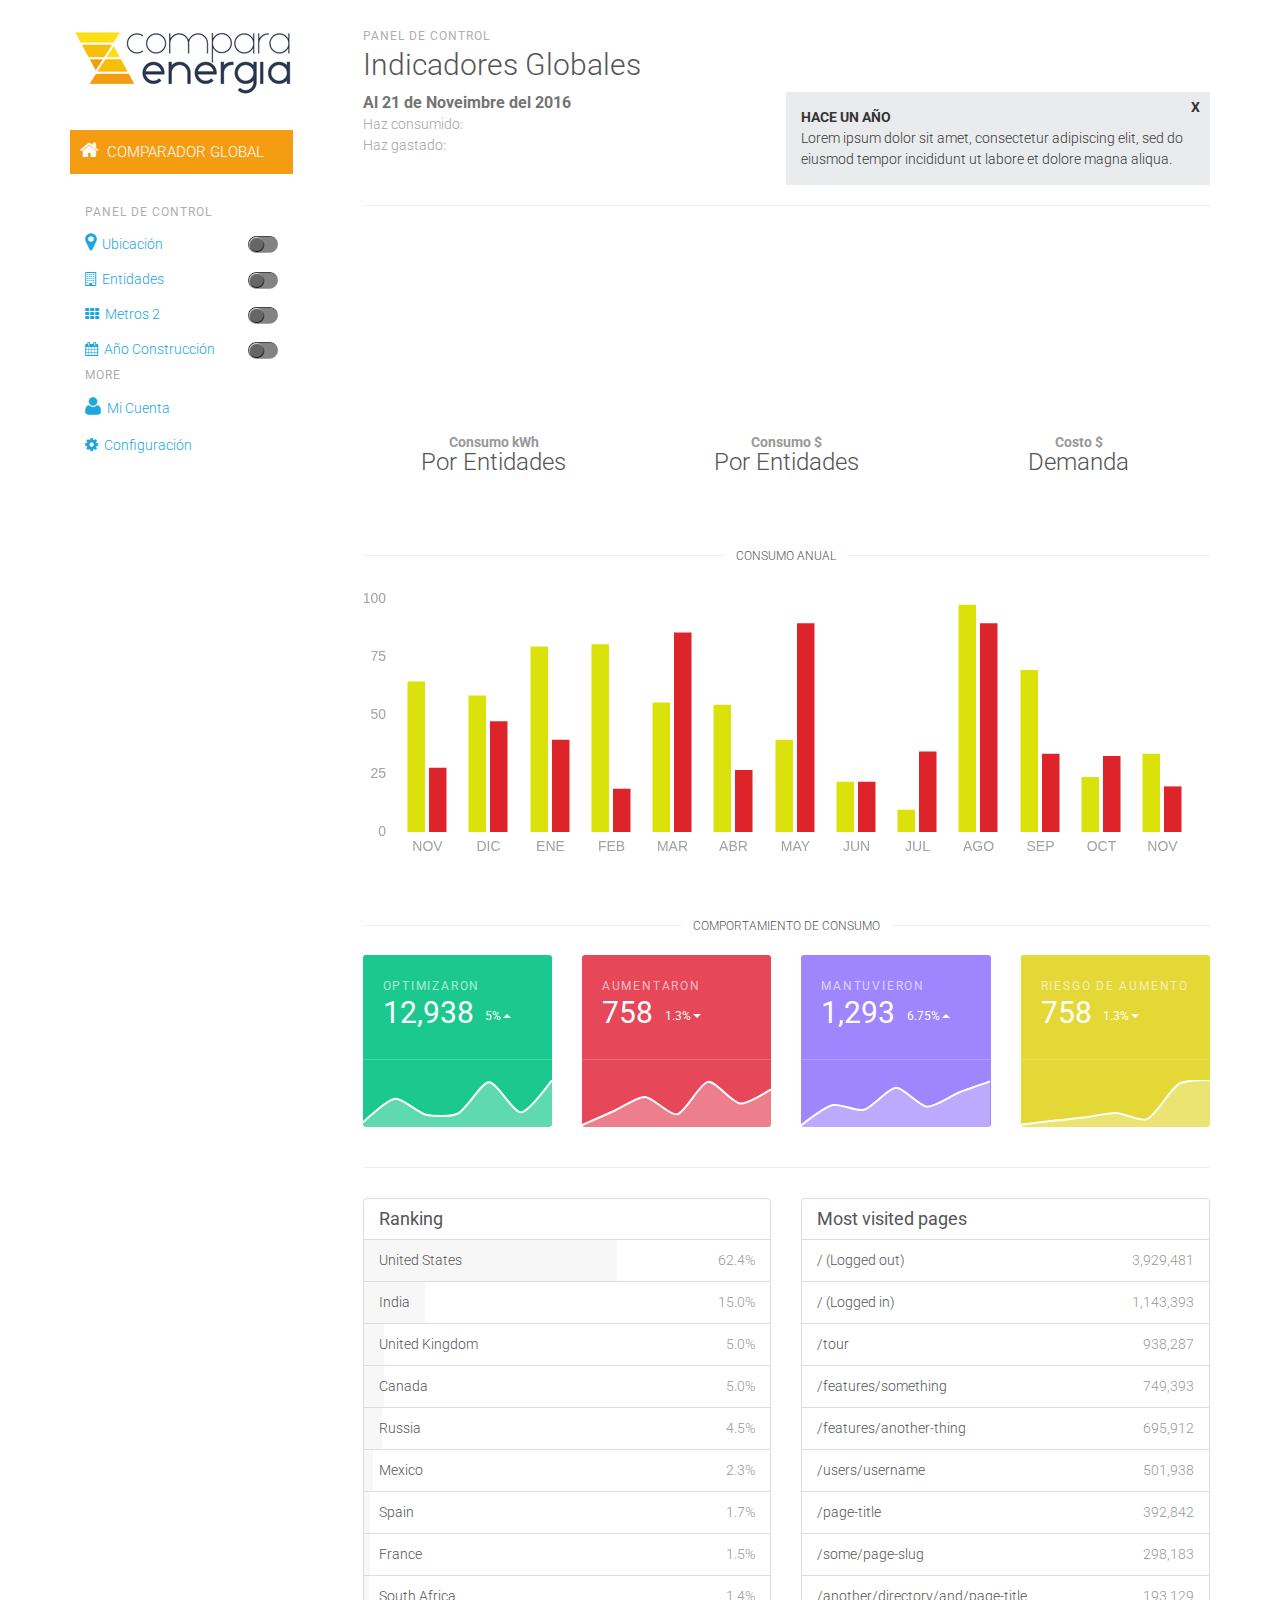
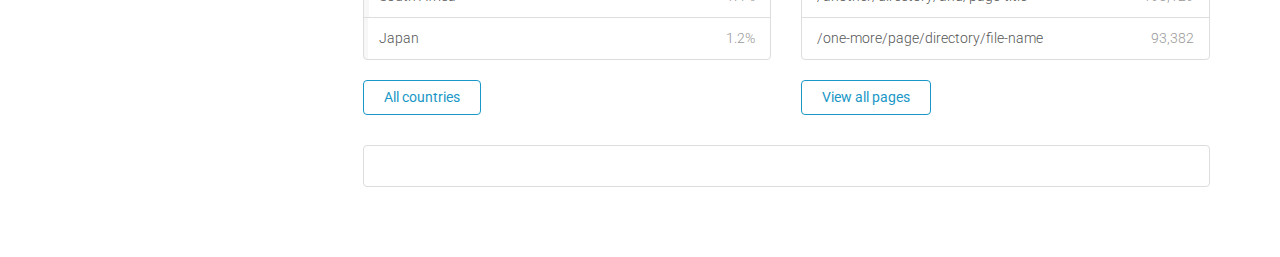
==== commit 5cff0154: "ult" ====
--- a/light/index.html
+++ b/light/index.html
@@ -1,8 +1,5 @@
-
-
-
-<!DOCTYPE html>
-<html lang="en">
+<!doctype html>
+<html>
   <head>
     <meta charset="utf-8">
     <meta http-equiv="X-UA-Compatible" content="IE=edge">
@@ -56,8 +53,7 @@
 				<a href="javascript:;" data-toggle="collapse" data-target="#sub_ubi"><span style="position:relative; float:right;z-index:10;"><img id="img_ubi" src="img/off.png" width="30" height="17" alt="on"></span><i class="icon-map-marker" style="font-size:20px;"></i>&nbsp;&nbsp;Ubicación</a>
 			</li> 
 					<ul id="sub_ubi" class="collapse" style="background-color:#E6E7E8; color:#2c3a52; list-style:none; padding:5px;">
-                    </ul>
-                   
+					</ul>
 			<li id="entidades" onClick="sel(this)">
 			  <a href="javascript:;" data-toggle="collapse" data-target="#sub_enti"><div style="position:relative; float:right;z-index:10;"><img id="img_enti" src="img/off.png" width="30" height="17" alt="off"></div><i class="icon-building"></i>&nbsp;&nbsp;Entidades</a></li>
 					<ul id="sub_enti" class="collapse" style="background-color:#E6E7E8; color:#2c3a52; list-style:none; padding:5px;">
@@ -153,7 +149,16 @@
   <h3 class="hr-divider-content hr-divider-heading">CONSUMO ANUAL</h3>
 </div>
 <div style="width:100%; min-height:300px;">
-  <id id="anual" width="600" height="400"></id>
+    <canvas
+    class="ex-line-graph"
+    width="600" height="400"
+    data-chart="bar"
+    data-scale-line-color="transparent"
+    data-scale-grid-line-color="rgba(255,255,255,.05)"
+    data-scale-font-color="#a2a2a2"
+    data-labels="['NOV','DIC','ENE','FEB','MAR','ABR','MAY','JUN','JUL','AGO','SEP','OCT','NOV']"
+    data-value="[{ label: 'KWH',fillColor:'#dbe10b', data: [65, 59, 80, 81, 56, 55, 40, 22, 10, 98, 70, 24,34] },{ label: 'MM$',fillColor:'#de242b',data: [28, 48, 40, 19, 86, 27, 90, 22, 35, 90, 34, 33, 20] }]">
+  </canvas>
   </div>
 <div class="hr-divider m-t-md m-b">
   <h3 class="hr-divider-content hr-divider-heading">COMPORTAMIENTO DE CONSUMO</h3>
@@ -348,62 +353,10 @@
 </div>
 
 <div class="list-group">
-  <h4 class="list-group-header">
-    Devices and resolutions
-  </h4>
-  
-    <a class="list-group-item" href="#">
-      <span class="pull-right text-muted">3,929,481</span>
-      Desktop (1920x1080)
-    </a>
-  
-    <a class="list-group-item" href="#">
-      <span class="pull-right text-muted">1,143,393</span>
-      Desktop (1366x768)
-    </a>
-  
-    <a class="list-group-item" href="#">
-      <span class="pull-right text-muted">938,287</span>
-      Desktop (1440x900)
-    </a>
-  
-    <a class="list-group-item" href="#">
-      <span class="pull-right text-muted">749,393</span>
-      Desktop (1280x800)
-    </a>
-  
-    <a class="list-group-item" href="#">
-      <span class="pull-right text-muted">695,912</span>
-      Tablet (1024x768)
-    </a>
-  
-    <a class="list-group-item" href="#">
-      <span class="pull-right text-muted">501,938</span>
-      Tablet (768x1024)
-    </a>
-  
-    <a class="list-group-item" href="#">
-      <span class="pull-right text-muted">392,842</span>
-      Phone (320x480)
-    </a>
-  
-    <a class="list-group-item" href="#">
-      <span class="pull-right text-muted">298,183</span>
-      Phone (720x450)
-    </a>
-  
-    <a class="list-group-item" href="#">
-      <span class="pull-right text-muted">193,129</span>
-      Desktop (2560x1080)
-    </a>
-  
-    <a class="list-group-item" href="#">
-      <span class="pull-right text-muted">93,382</span>
-      Desktop (2560x1600)
-    </a>
-  
+  <h4 class="list-group-header">&nbsp;</h4>
 </div>
-<a href="#" class="btn btn-primary-outline p-x">View all devices</a>
+
+
 
       </div>
     </div>
@@ -433,30 +386,52 @@
     <script src="assets/js/tablesorter.min.js"></script>
     <script src="assets/js/toolkit.js"></script>
     <script src="assets/js/application.js"></script>
-    <script src="bbdd1.json"></script>
+    <script src="../bbdd1.json"></script>
     <script src="js/libreria.js"></script>
 	<script type="text/javascript" src="js/high/highcharts.js"></script>    
     
     <script>
 
-<!--   ONCLICK GRAPH  //->	
-		obj = document.getElementById("pie1");
-		obj.onclick = function (evt) {
-			var points = datachart.getPointsAtEvent(evt);
-			alert(chart.datasets[0].points.indexOf(points[0]));
-		};
-
-<!--   TOTAL KWH //->							
+
+
+<!--   TOTAL KWH //->
+total_KWH('','','','');
+function total_KWH(f1,f2,f3,f4){
+		//alert(f2);					
 		cont = document.getElementById("KWH");
 		var items = data;
 		KWH_val = 0;
-		for (v=0;v<(items.length);v++) {
+		for (v=0;v<(items.length);v++) {	
 		  var val = items[v].Energia_activa_kWh;
 		  if(val!=undefined && val!=NaN){
-			  KWH_val = Number(KWH_val) + Number(val);
+			  if(f1.length==0 && f2.length==0 && f3.length==0 && f4.length==0){
+			  	KWH_val = Number(KWH_val) + Number(val);
+			  }else{
+					for(f=0;f<f1.length;f++){
+						ff = f1[f];
+						alert(ff);
+						if (items[v].Zona==ff){tot_ent[vv]=Number(tot_ent[vv])+Number(val);}
+					}
+					for(f=0;f<f2.length;f++){
+						ff = f2[f];
+						if (items[v].Entidades==ff){tot_ent[vv]=Number(tot_ent[vv])+Number(val);}
+					}
+					for(f=0;f<f3.length;f++){
+						ff = f3[f];
+						if (items[v].superficie==ff){
+							tot_ent[vv]=Number(tot_ent[vv])+Number(val);
+							}
+					}
+					for(f=0;f<f4.length;f++){
+						ff = f4[f];
+						if (items[v].apertura==ff){tot_ent[vv]=Number(tot_ent[vv])+Number(val);}
+					}																						  	
+		  }
 		  }
 		}
+		currency(KWH_val);
 		cont.innerHTML= "<strong>"+currency(KWH_val)+"</strong> kWh";
+}
 
 <!--   TOTAL MM$ //->
 		cont = document.getElementById("MM$");
@@ -540,6 +515,8 @@
 <!--   PIE1 ENTIDADES kWh  //->
 	<!-- POCENTAJE  TOTAL kWh-->
 
+pie1('','','','');
+function pie1(f1,f2,f3,f4){
 	tot_ent={};
 	per_ent={};
 	nom_ent={};
@@ -550,7 +527,30 @@
 			  n_ent = items[v].Entidades;
 			  var val = items[v].Energia_activa_kWh;
 				if(val!=undefined && val!=NaN && n_ent==entidad){
-					tot_ent[vv]=Number(tot_ent[vv])+Number(val);
+					if(f1.length==0 && f2.length==0 && f3.length==0 && f4.length==0){
+						tot_ent[vv]=Number(tot_ent[vv])+Number(val);
+					}else{
+						for(f=0;f<f1.length;f++){
+							ff = f1[f];
+							//alert(ff);
+							if (items[v].Zona==ff){tot_ent[vv]=Number(tot_ent[vv])+Number(val);}
+						}
+						for(f=0;f<f2.length;f++){
+							ff = f2[f];
+							if (items[v].Entidades==ff){tot_ent[vv]=Number(tot_ent[vv])+Number(val);}
+						}
+						for(f=0;f<f3.length;f++){
+							ff = f3[f];
+							if (items[v].superficie==ff){
+								tot_ent[vv]=Number(tot_ent[vv])+Number(val);
+								}
+						}
+						for(f=0;f<f4.length;f++){
+							ff = f4[f];
+							if (items[v].apertura==ff){tot_ent[vv]=Number(tot_ent[vv])+Number(val);}
+						}																			
+					}
+					
 				}
 			}
 			nom_ent[vv] = entidad;
@@ -571,6 +571,8 @@
 		color = colors[v];
 		high = "#5AD3D1";
 		lab = nom_ent[v];
+		//lab = tot_ent[v];
+		//valor = tot_ent[v];
 		window.myPieChart.addData(   {
 				value: valor,
 				color: color,
@@ -578,8 +580,19 @@
 				label: lab
 			});
 	}
+	return;
+}
+
+		<!--   ONCLICK GRAPH  //->	
+		obj = document.getElementById("pie1");
+		obj.onclick = function (evt) {
+			var points = myPieChart.getPointsAtEvent(evt);
+			alert(chart.datasets[0].points.indexOf(points[0]));
+		};
 <!--   PIE2 ENTIDADES $  //->
 
+pie2('','','','');
+function pie2(f1,f2,f3,f4){
 	MM$_val={};
 	per_ent={};
 	nom_ent={};
@@ -627,139 +640,143 @@
 				label: lab
 			});
 	}	
+}
 	
 <!--   PIE3 COSTO ENERGIA  //->
-
-tot_tot=0;
-tot_Costo_energia=0;
-tot_Costo_demandaFP=0;
-tot_Costo_demandaHP=0;
-tot_Cargo_MFP=0;
-tot_Otros_costos=0;
-	for (v=0;v<(items.length);v++) {
-	  var Costo_energia = items[v].Costo_energia;
-	  var Costo_demandaFP = items[v].Costo_demandaFP;
-	  var Costo_demandaHP = items[v].Costo_demandaHP;
-	  var Cargo_MFP = items[v].Cargo_MFP;
-	  var Otros_costos = items[v].Otros_costos;	  
-	  
-	  Costo_energia = Costo_energia.replace(' $ ','');
-	  Costo_energia = Costo_energia.replace('-','');
-	  Costo_energia = Costo_energia.replace(/ /g,'');
-	  Costo_energia = Costo_energia.replace(/,/g,'');		  
-	  if (Costo_energia==""){Costo_energia=0}
-	  Costo_energia = parseFloat(Costo_energia);
-	  
-	  Costo_demandaFP = Costo_demandaFP.replace(' $ ','');
-	  Costo_demandaFP = Costo_demandaFP.replace('-','');
-	  Costo_demandaFP = Costo_demandaFP.replace(/ /g,'');
-	  Costo_demandaFP = Costo_demandaFP.replace(/,/g,'');		  
-	  if (Costo_demandaFP==""){Costo_demandaFP=0}
-	  Costo_demandaFP = parseFloat(Costo_demandaFP);
-	  
-	  Costo_demandaHP = Costo_demandaHP.replace(' $ ','');
-	  Costo_demandaHP = Costo_demandaHP.replace('-','');
-	  Costo_demandaHP = Costo_demandaHP.replace(/ /g,'');
-	  Costo_demandaHP = Costo_demandaHP.replace(/,/g,'');		  
-	  if (Costo_demandaHP==""){Costo_demandaHP=0}
-	  Costo_demandaHP = parseFloat(Costo_demandaHP);
-	  
-	  Cargo_MFP = Cargo_MFP.replace(' $ ','');
-	  Cargo_MFP = Cargo_MFP.replace('-','');
-	  Cargo_MFP = Cargo_MFP.replace(/ /g,'');
-	  Cargo_MFP = Cargo_MFP.replace(/,/g,'');		  
-	  if (Cargo_MFP==""){Cargo_MFP=0}
-	  Cargo_MFP = parseFloat(Cargo_MFP);
-	  
-	  Otros_costos = Otros_costos.replace(' $ ','');
-	  Otros_costos = Otros_costos.replace('-','');
-	  Otros_costos = Otros_costos.replace(/ /g,'');
-	  Otros_costos = Otros_costos.replace(/,/g,'');		  
-	  if (Otros_costos==""){Otros_costos=0}
-	  Otros_costos = parseFloat(Otros_costos);	  	  	  	  
-	  
-//Costo_energia  Costo_demandaFP  Costo_demandaHP  Cargo_MFP Otros_costos	  
-	  if(Costo_energia!=undefined && Costo_energia!=NaN){
-		  tot_Costo_energia = Number(tot_Costo_energia) + Number(Costo_energia);
-		  tot_tot = tot_tot + tot_Costo_energia;
-	  }
-	  if(Costo_demandaFP!=undefined && Costo_demandaFP!=NaN){
-		  tot_Costo_demandaFP = Number(tot_Costo_demandaFP) + Number(Costo_demandaFP);
-		  tot_tot = tot_tot + tot_Costo_demandaFP;
-	  }
-	  if(Costo_demandaHP!=undefined && Costo_demandaHP!=NaN){
-		  tot_Costo_demandaHP = Number(tot_Costo_demandaHP) + Number(Costo_demandaHP);
-		  tot_tot = tot_tot + tot_Costo_demandaHP;
-	  }
-	  if(Cargo_MFP!=undefined && Cargo_MFP!=NaN){
-		  tot_Cargo_MFP = Number(tot_Cargo_MFP) + Number(Cargo_MFP);
-		  tot_tot = tot_tot + tot_Cargo_MFP;
-	  }
-	  if(Otros_costos!=undefined && Otros_costos!=NaN){
-		  tot_Otros_costos = Number(tot_Otros_costos) + Number(Otros_costos);
-		  tot_tot = tot_tot + tot_Otros_costos;
-	  }	  	  	  	  
-	}
-
-
-	var ctx = $("#pie3").get(0).getContext("2d");
-	ctx.className="ex-graph";
-	var data1 = [{value:0,color:"#00ffff",highlight:"#FF5A5E",label:"Red"}];
-	var options={percentageInnerCutout: 80, segmentStrokeColor:"#FFF",responsive: true, maintainAspectRatio: true}
-	window.myPieChart = new Chart(ctx).Doughnut(data1,options);
-	
-colors[3]="#d2922b";colors[4]="#006699";				
-//Costo_energia  Costo_demandaFP  Costo_demandaHP  Cargo_MFP Otros_costos	  
-		valor = tot_Costo_energia;
-		color = "#fede17";
-		high = "#5AD3D1";
-		lab = "Costo_energia";
-		window.myPieChart.addData(   {
-				value: valor,
-				color: color,
-				highlight: high,
-				label: lab
-			});
-		valor = tot_Costo_demandaFP;
-		color = "#f8bf0d";
-		high = "#5AD3D1";
-		lab = "Costo_DemandaFP";
-		window.myPieChart.addData(   {
-				value: valor,
-				color: color,
-				highlight: high,
-				label: lab
-			});	
-		valor = tot_Costo_demandaHP;
-		color = "#f49d10";
-		high = "#5AD3D1";
-		lab = "Costo_DemandaHP";
-		window.myPieChart.addData(   {
-				value: valor,
-				color: color,
-				highlight: high,
-				label: lab
-			});	
-		valor = tot_Cargo_MFP;
-		color = "#d2922b";
-		high = "#5AD3D1";
-		lab = "Cargo_MFP";
-		window.myPieChart.addData(   {
-				value: valor,
-				color: color,
-				highlight: high,
-				label: lab
-			});	
-		valor = tot_Otros_costos;
-		color = "#006699";
-		high = "#5AD3D1";
-		lab = "Otros_costos";
-		window.myPieChart.addData(   {
-				value: valor,
-				color: color,
-				highlight: high,
-				label: lab
-			});				
+pie3('','','','');
+function pie3(f1,f2,f3,f4){
+		tot_tot=0;
+		tot_Costo_energia=0;
+		tot_Costo_demandaFP=0;
+		tot_Costo_demandaHP=0;
+		tot_Cargo_MFP=0;
+		tot_Otros_costos=0;
+			for (v=0;v<(items.length);v++) {
+			  var Costo_energia = items[v].Costo_energia;
+			  var Costo_demandaFP = items[v].Costo_demandaFP;
+			  var Costo_demandaHP = items[v].Costo_demandaHP;
+			  var Cargo_MFP = items[v].Cargo_MFP;
+			  var Otros_costos = items[v].Otros_costos;	  
+			  
+			  Costo_energia = Costo_energia.replace(' $ ','');
+			  Costo_energia = Costo_energia.replace('-','');
+			  Costo_energia = Costo_energia.replace(/ /g,'');
+			  Costo_energia = Costo_energia.replace(/,/g,'');		  
+			  if (Costo_energia==""){Costo_energia=0}
+			  Costo_energia = parseFloat(Costo_energia);
+			  
+			  Costo_demandaFP = Costo_demandaFP.replace(' $ ','');
+			  Costo_demandaFP = Costo_demandaFP.replace('-','');
+			  Costo_demandaFP = Costo_demandaFP.replace(/ /g,'');
+			  Costo_demandaFP = Costo_demandaFP.replace(/,/g,'');		  
+			  if (Costo_demandaFP==""){Costo_demandaFP=0}
+			  Costo_demandaFP = parseFloat(Costo_demandaFP);
+			  
+			  Costo_demandaHP = Costo_demandaHP.replace(' $ ','');
+			  Costo_demandaHP = Costo_demandaHP.replace('-','');
+			  Costo_demandaHP = Costo_demandaHP.replace(/ /g,'');
+			  Costo_demandaHP = Costo_demandaHP.replace(/,/g,'');		  
+			  if (Costo_demandaHP==""){Costo_demandaHP=0}
+			  Costo_demandaHP = parseFloat(Costo_demandaHP);
+			  
+			  Cargo_MFP = Cargo_MFP.replace(' $ ','');
+			  Cargo_MFP = Cargo_MFP.replace('-','');
+			  Cargo_MFP = Cargo_MFP.replace(/ /g,'');
+			  Cargo_MFP = Cargo_MFP.replace(/,/g,'');		  
+			  if (Cargo_MFP==""){Cargo_MFP=0}
+			  Cargo_MFP = parseFloat(Cargo_MFP);
+			  
+			  Otros_costos = Otros_costos.replace(' $ ','');
+			  Otros_costos = Otros_costos.replace('-','');
+			  Otros_costos = Otros_costos.replace(/ /g,'');
+			  Otros_costos = Otros_costos.replace(/,/g,'');		  
+			  if (Otros_costos==""){Otros_costos=0}
+			  Otros_costos = parseFloat(Otros_costos);	  	  	  	  
+			  
+		//Costo_energia  Costo_demandaFP  Costo_demandaHP  Cargo_MFP Otros_costos	  
+			  if(Costo_energia!=undefined && Costo_energia!=NaN){
+				  tot_Costo_energia = Number(tot_Costo_energia) + Number(Costo_energia);
+				  tot_tot = tot_tot + tot_Costo_energia;
+			  }
+			  if(Costo_demandaFP!=undefined && Costo_demandaFP!=NaN){
+				  tot_Costo_demandaFP = Number(tot_Costo_demandaFP) + Number(Costo_demandaFP);
+				  tot_tot = tot_tot + tot_Costo_demandaFP;
+			  }
+			  if(Costo_demandaHP!=undefined && Costo_demandaHP!=NaN){
+				  tot_Costo_demandaHP = Number(tot_Costo_demandaHP) + Number(Costo_demandaHP);
+				  tot_tot = tot_tot + tot_Costo_demandaHP;
+			  }
+			  if(Cargo_MFP!=undefined && Cargo_MFP!=NaN){
+				  tot_Cargo_MFP = Number(tot_Cargo_MFP) + Number(Cargo_MFP);
+				  tot_tot = tot_tot + tot_Cargo_MFP;
+			  }
+			  if(Otros_costos!=undefined && Otros_costos!=NaN){
+				  tot_Otros_costos = Number(tot_Otros_costos) + Number(Otros_costos);
+				  tot_tot = tot_tot + tot_Otros_costos;
+			  }	  	  	  	  
+			}
+		
+		
+			var ctx = $("#pie3").get(0).getContext("2d");
+			ctx.className="ex-graph";
+			var data1 = [{value:0,color:"#00ffff",highlight:"#FF5A5E",label:"Red"}];
+			var options={percentageInnerCutout: 80, segmentStrokeColor:"#FFF",responsive: true, maintainAspectRatio: true}
+			window.myPieChart = new Chart(ctx).Doughnut(data1,options);
+			
+		colors[3]="#d2922b";colors[4]="#006699";				
+		//Costo_energia  Costo_demandaFP  Costo_demandaHP  Cargo_MFP Otros_costos	  
+				valor = tot_Costo_energia;
+				color = "#fede17";
+				high = "#5AD3D1";
+				lab = "Costo_energia";
+				window.myPieChart.addData(   {
+						value: valor,
+						color: color,
+						highlight: high,
+						label: lab
+					});
+				valor = tot_Costo_demandaFP;
+				color = "#f8bf0d";
+				high = "#5AD3D1";
+				lab = "Costo_DemandaFP";
+				window.myPieChart.addData(   {
+						value: valor,
+						color: color,
+						highlight: high,
+						label: lab
+					});	
+				valor = tot_Costo_demandaHP;
+				color = "#f49d10";
+				high = "#5AD3D1";
+				lab = "Costo_DemandaHP";
+				window.myPieChart.addData(   {
+						value: valor,
+						color: color,
+						highlight: high,
+						label: lab
+					});	
+				valor = tot_Cargo_MFP;
+				color = "#d2922b";
+				high = "#5AD3D1";
+				lab = "Cargo_MFP";
+				window.myPieChart.addData(   {
+						value: valor,
+						color: color,
+						highlight: high,
+						label: lab
+					});	
+				valor = tot_Otros_costos;
+				color = "#006699";
+				high = "#5AD3D1";
+				lab = "Otros_costos";
+				window.myPieChart.addData(   {
+						value: valor,
+						color: color,
+						highlight: high,
+						label: lab
+					});				
+}
+
 											
 <!--   ANUAL kW_DFP//->
 
@@ -772,7 +789,7 @@
 		tot_ENE[vv]=0;tot_FEB[vv]=0;tot_MAR[vv] = 0;tot_ABR[vv] = 0;tot_MAY[vv] = 0;tot_JUN[vv] = 0;tot_JUL[vv] = 0;tot_AGO[vv] = 0;tot_SEP[vv] = 0;tot_OCT[vv] = 0;tot_NOV[vv] = 0;tot_DIC[vv]=0;
 		pr_ENE[vv]=0;pr_FEB[vv]=0;pr_MAR[vv]=0;pr_ABR[vv]=0;pr_MAY[vv] =0;pr_JUN[vv] = [];pr_JUL[vv] =0;pr_AGO[vv] = 0;pr_SEP[vv] =0;pr_OCT[vv] = 0;pr_NOV[vv] =0;pr_DIC[vv]=0;
 		fprom = 0;
-		alert(items.length);
+
 		for (v=0;v<items.length;v++) {
 		  var val = items[v].costo_kW_DFP;
 		 // val = parseFloat(val);
@@ -806,9 +823,11 @@
 		  pr_OCT[vv] = tot_OCT[vv]/fprom;
 		  pr_NOV[vv] = tot_NOV[vv]/fprom;
 		  pr_DIC[vv] = tot_DIC[vv]/fprom;
-		  alert(pr_DIC[vv]);
+		 
+		 // alert(pr_DIC[vv]);
 //}
 
+/*
 $(function () {
         $('#anual').highcharts({
             chart: {
@@ -847,9 +866,7 @@
 				labels:{
 				style:{color: '#FFFFFF'}	
 				},
-                categories: [
-                    'ENE','FEB','MAR','ABR','MAY','JUN'
-                ]
+                categories: ['ENE','FEB','MAR','ABR','MAY','JUN','JUL','AGO','SEP','OCT','NOV','DIC','ENE','FEB','MAR','ABR','MAY','JUN','JUL','AGO']
             },
             yAxis: {
 				stackLabels: {
@@ -886,15 +903,15 @@
                     borderWidth: 0
                 }
             },
-            series: 
-				{name: 'METROS',data:['10','20','50','234','23','1'],
-				name: 'UBI',data:['10','20','50','234','23','1']			
-				}
+            series: [
+				{name: 'METROS',data:['10','20','50','234','23','1','10','20','50','234','23','1'],
+				name: 'UBI',data:['10','20','50','234','23','1','10','20','50','234','23','1']			
+				}]
 
         });
     });	
 
-	
+*/	
 
 
 <!--   DISTINCT METROS //->		
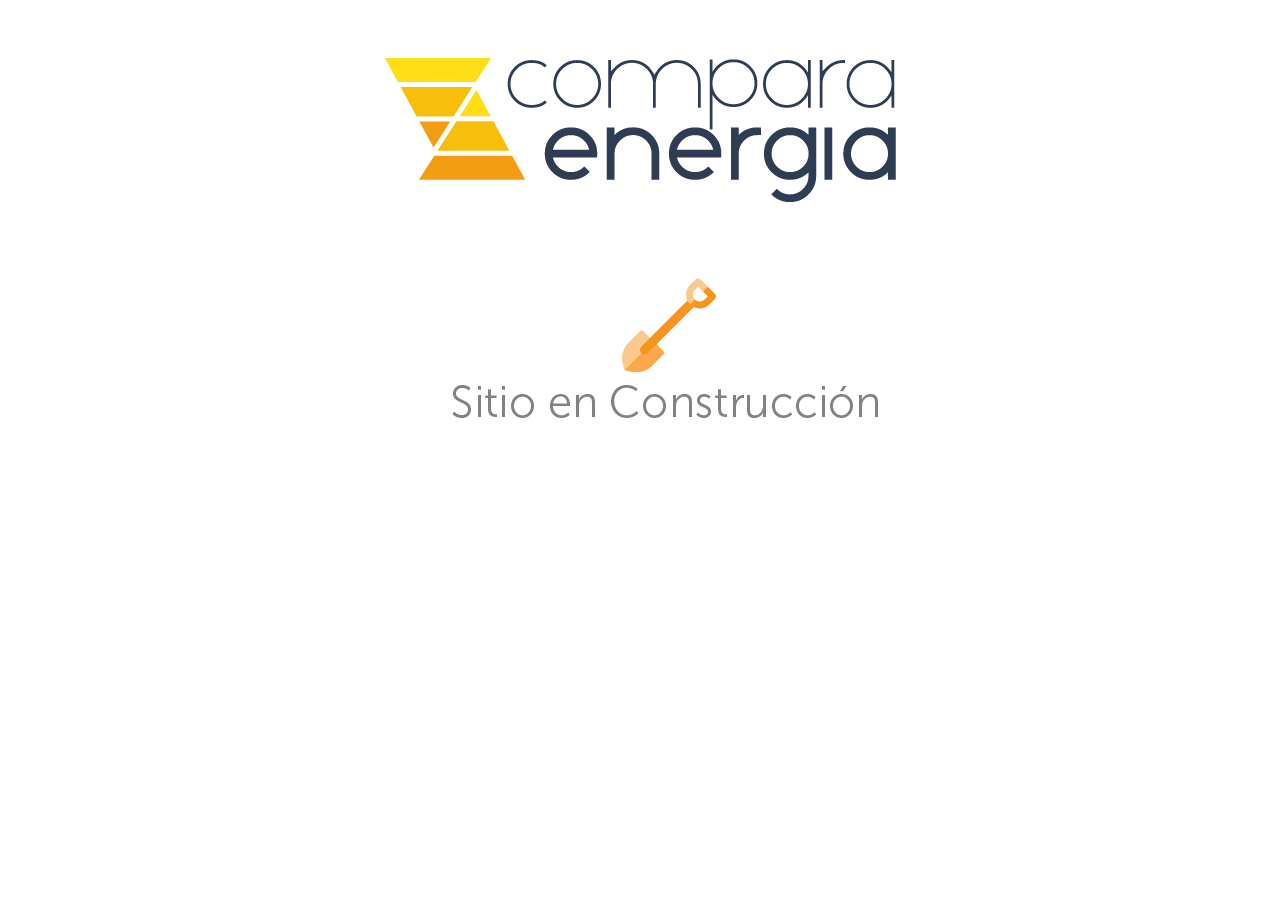
==== commit 4363505f: "agregado sitio en construccion en index y creado beta" ====
--- a/light/index.html
+++ b/light/index.html
@@ -10,1043 +10,18 @@
 
     <title>
       
-        Light UI &middot; 
+        Compara Energía - En construcción
       
     </title>
-
-    <link href="http://fonts.googleapis.com/css?family=Roboto:300,400,500,700,400italic" rel="stylesheet">
-    <link href="../assets/css/toolkit-light.css" rel="stylesheet">
-    <link href="../assets/css/application.css" rel="stylesheet">
-    <link href="font-awesome/css/font-awesome.min.css" rel="stylesheet" type="text/css">
-
-    <style>
-      /* note: this is a hack for ios iframe for bootstrap themes shopify page */
-      /* this chunk of css is not part of the toolkit :) */
-      body {
-        width: 1px;
-        min-width: 100%;
-        *width: 100%;
-      }
-    </style>
   </head>
 
 
-<body style="padding-top:30px;">
-  <div class="container">
-  <div id="mapa" style="position: absolute; float: right; left: 330px; top: 110px;"></div>
-    <div class="row">
-      <div class="col-sm-3 sidebar">
-        <nav class="sidebar-nav">
-          <div class="sidebar-header" style="position:relative; height:100px;">
-            <button class="nav-toggler nav-toggler-sm sidebar-toggler" type="button" data-toggle="collapse" data-target="#nav-toggleable-sm">
-              <span class="sr-only">Toggle nav</span>
-            </button>
-            <img src="img/logo.jpg" width="223" height="75">
-          </div>
-          <div class="collapse nav-toggleable-sm" id="nav-toggleable-sm">
-            <div class="sidebar-form" style="background-color:#F49D12; padding:10px;font-size:15px; color:#FFF;">
-              <i class='icon-home' style="font-size:20px;"></i>&nbsp;&nbsp;COMPARADOR GLOBAL
-            </div>
-			<ul class="nav nav-pills nav-stacked" style="clear:both;">
-			<li class="nav-header">Panel de control</li>
-			<li id="ubicacion" onClick="sel(this)">
-				<a href="javascript:;" data-toggle="collapse" data-target="#sub_ubi"><span style="position:relative; float:right;z-index:10;"><img id="img_ubi" src="img/off.png" width="30" height="17" alt="on"></span><i class="icon-map-marker" style="font-size:20px;"></i>&nbsp;&nbsp;Ubicación</a>
-			</li> 
-					<ul id="sub_ubi" class="collapse" style="background-color:#E6E7E8; color:#2c3a52; list-style:none; padding:5px;">
-					</ul>
-			<li id="entidades" onClick="sel(this)">
-			  <a href="javascript:;" data-toggle="collapse" data-target="#sub_enti"><div style="position:relative; float:right;z-index:10;"><img id="img_enti" src="img/off.png" width="30" height="17" alt="off"></div><i class="icon-building"></i>&nbsp;&nbsp;Entidades</a></li>
-					<ul id="sub_enti" class="collapse" style="background-color:#E6E7E8; color:#2c3a52; list-style:none; padding:5px;">
-					</ul>
-			<li id="metros" onClick="sel(this)">
-				<a href="javascript:;" data-toggle="collapse" data-target="#sub_metr"><div style="position:relative; float:right;z-index:10;"><img id="img_metr" src="img/off.png" width="30" height="17" alt="on"></div><i class="icon-th"></i>&nbsp;&nbsp;Metros 2</a>
-			</li>
-					<ul id="sub_metr" class="collapse" style="background-color:#E6E7E8; color:#2c3a52; list-style:none; padding:5px;">
-					</ul>
-			<li id="agno" onClick="sel(this)">
-			  <a href="javascript:;" data-toggle="collapse" data-target="#sub_agno"><div style="position:relative; float:right;z-index:10;"><img id="img_agno" src="img/off.png" width="30" height="17" alt="on"></div><i class="icon-calendar"></i>&nbsp;&nbsp;Año Construcción</a>
-			</li>
-					<ul id="sub_agno" class="collapse" style="background-color:#E6E7E8; color:#2c3a52; list-style:none; padding:5px;">
-					</ul>
-              <li class="nav-header">More</li>
-              <li >
-                <a href="javascript:;">
-                  <i class="icon-user" style="font-size:20px;"></i>&nbsp;&nbsp;Mi Cuenta
-                </a>
-              </li>
-              <li>
-                <a href="javascript:;">
-                 <i class="icon-cog" style="font-size:15px;"></i>&nbsp; Configuración</a>
-              </li>
-              <li ></li>
-              <li></li>
-            </ul>
-            <hr class="visible-xs m-t">
-    </div>
-        </nav>
-</div>
-      <div class="col-sm-9 content">
-        <div class="dashhead">
-  <div class="dashhead-titles">
-    <h6 class="dashhead-subtitle">Panel de Control</h6>
-    <h2 class="dashhead-title">Indicadores Globales</h2>
-  </div>
-
-  <div class="btn-toolbar dashhead-toolbar"></div>
-</div>
-
-<div id="mensajes" style="position:relative; padding-top:0px; margin-bottom:20px;">
-        <div id="leyenda" style="float: left; width:50%;; opacity: 0.9; z-index: 1000; color: #FFF; font-size: 14px;">
-          <div style="line-height: 150%;">
-          	<span style="font-size:16px; color:#666">
-          	  <strong>Al 21 de Noveimbre del 2016</strong></span>
-          	  <br>
-             <div style="position:relative;">
-                <div style="color:#999;">Haz consumido:</div>
-                <div id="KWH" style="color:#F90; font-size:22px;"></div>
-             </div>
-             <div style="position:relative;">
-                <div style="color:#999;">Haz gastado:</div>
-                <div id="MM$" style="color:#F90; font-size:22px;"></div>
-              </div>
-            </div>
-        </div>
-        <div id="leyenda1" style="float:left; width:50%; background-color:#E6E7E8; opacity:0.8; z-index:1000; padding:15px; color:#000; font-size:14px;">
-        <div onClick="cerrar('leyenda1')" style="position:relative; float:right; width:20px; height:20px; top:-10px; left:+10px; cursor:pointer; text-align:center;"><strong>X</strong></div>
-            <div>
-            <strong>HACE UN AÑO</strong>
-              <br>
-              Lorem ipsum dolor sit amet, consectetur adipiscing elit, sed do eiusmod tempor incididunt ut labore et dolore magna aliqua. </div>
-        </div>    
-</div>
-<div style=" position:relative; float:left; width:100%; height:10px; margin-bottom:40px;"><hr class="m-t"></div>
-
-
-<div class="row text-center m-t-lg" style="line-height:100%;">
-  <div class="col-sm-4 m-b-md">
-    <div class="w-lg m-x-auto">
-      <canvas id="pie1" width="200" height="200"></canvas>
-    </div>
-    <strong class="text-muted" style="line-height:100%;">Consumo kWh</strong>
-    <h3>Por Entidades</h3>
-  </div>
-  <div class="col-sm-4 m-b-md">
-    <div class="w-lg m-x-auto">
-      <canvas id="pie2" width="200" height="200"></canvas>
-    </div>
-    <strong class="text-muted">Consumo $</strong>
-    <h3>Por Entidades</h3>
-  </div>
-  <div class="col-sm-4 m-b-md">
-    <div class="w-lg m-x-auto">
-      <canvas id="pie3" width="200" height="200"></canvas>
-    </div>
-    <strong class="text-muted">Costo $</strong>
-    <h3>Demanda</h3>
-  </div>
-</div>
-<div class="hr-divider m-t-md m-b">
-  <h3 class="hr-divider-content hr-divider-heading">CONSUMO ANUAL</h3>
-</div>
-<div style="width:100%; min-height:300px;">
-    <canvas
-    class="ex-line-graph"
-    width="600" height="400"
-    data-chart="bar"
-    data-scale-line-color="transparent"
-    data-scale-grid-line-color="rgba(255,255,255,.05)"
-    data-scale-font-color="#a2a2a2"
-    data-labels="['NOV','DIC','ENE','FEB','MAR','ABR','MAY','JUN','JUL','AGO','SEP','OCT','NOV']"
-    data-value="[{ label: 'KWH',fillColor:'#dbe10b', data: [65, 59, 80, 81, 56, 55, 40, 22, 10, 98, 70, 24,34] },{ label: 'MM$',fillColor:'#de242b',data: [28, 48, 40, 19, 86, 27, 90, 22, 35, 90, 34, 33, 20] }]">
-  </canvas>
-  </div>
-<div class="hr-divider m-t-md m-b">
-  <h3 class="hr-divider-content hr-divider-heading">COMPORTAMIENTO DE CONSUMO</h3>
-</div>
-
-<div class="row statcards">
-  <div class="col-sm-6 col-lg-3 m-b">
-    <div class="statcard statcard-success">
-      <div class="p-a">
-        <span class="statcard-desc">OPTIMIZARON</span>
-        <h2 class="statcard-number">
-          12,938
-          <small class="delta-indicator delta-positive">5%</small>
-        </h2>
-        <hr class="statcard-hr m-b-0">
-      </div>
-      <canvas id="sparkline1" width="378" height="94" class="sparkline" data-chart="spark-line" data-value="[{data:[28,68,41,43,96,45,100]}]" data-labels="['a','b','c','d','e','f','g']" style="width: 189px; height: 47px;"></canvas>
-    </div>
-  </div>
-  <div class="col-sm-6 col-lg-3 m-b">
-    <div class="statcard statcard-danger">
-      <div class="p-a">
-        <span class="statcard-desc">AUMENTARON</span>
-        <h2 class="statcard-number">
-          758
-          <small class="delta-indicator delta-negative">1.3%</small>
-        </h2>
-        <hr class="statcard-hr m-b-0">
-      </div>
-      <canvas id="sparkline1" width="378" height="94" class="sparkline" data-chart="spark-line" data-value="[{data:[4,34,64,27,96,50,80]}]" data-labels="['a', 'b','c','d','e','f','g']" style="width: 189px; height: 47px;"></canvas>
-    </div>
-  </div>
-  <div class="col-sm-6 col-lg-3 m-b">
-    <div class="statcard statcard-info">
-      <div class="p-a">
-        <span class="statcard-desc">MANTUVIERON</span>
-        <h2 class="statcard-number">
-          1,293
-          <small class="delta-indicator delta-positive">6.75%</small>
-        </h2>
-        <hr class="statcard-hr m-b-0">
-      </div>
-      <canvas id="sparkline1" width="378" height="94" class="sparkline" data-chart="spark-line" data-value="[{data:[12,38,32,60,36,54,68]}]" data-labels="['a', 'b','c','d','e','f','g']" style="width: 189px; height: 47px;"></canvas>
-    </div>
-  </div>
-  <div class="col-sm-6 col-lg-3 m-b">
-    <div class="statcard statcard-warning">
-      <div class="p-a">
-        <span class="statcard-desc">RIESGO DE AUMENTO</span>
-        <h2 class="statcard-number">
-          758
-          <small class="delta-indicator delta-negative">1.3%</small>
-        </h2>
-        <hr class="statcard-hr m-b-0">
-      </div>
-      <canvas id="sparkline1" width="378" height="94" class="sparkline" data-chart="spark-line" data-value="[{data:[43,48,52,58,50,95,100]}]" data-labels="['a', 'b','c','d','e','f','g']" style="width: 189px; height: 47px;"></canvas>
-    </div>
-  </div>
-</div>
-
-<hr class="m-t">
-
-<div class="row">
-  <div class="col-md-6 m-b-md">
-    <div class="list-group">
-      <h4 class="list-group-header">
-        Ranking
-      </h4>
-      
-        <a class="list-group-item" href="#">
-          <span class="list-group-progress" style="width: 62.4%;"></span>
-          <span class="pull-right text-muted">62.4%</span>
-          United States
-        </a>
-      
-        <a class="list-group-item" href="#">
-          <span class="list-group-progress" style="width: 15.0%;"></span>
-          <span class="pull-right text-muted">15.0%</span>
-          India
-        </a>
-      
-        <a class="list-group-item" href="#">
-          <span class="list-group-progress" style="width: 5.0%;"></span>
-          <span class="pull-right text-muted">5.0%</span>
-          United Kingdom
-        </a>
-      
-        <a class="list-group-item" href="#">
-          <span class="list-group-progress" style="width: 5.0%;"></span>
-          <span class="pull-right text-muted">5.0%</span>
-          Canada
-        </a>
-      
-        <a class="list-group-item" href="#">
-          <span class="list-group-progress" style="width: 4.5%;"></span>
-          <span class="pull-right text-muted">4.5%</span>
-          Russia
-        </a>
-      
-        <a class="list-group-item" href="#">
-          <span class="list-group-progress" style="width: 2.3%;"></span>
-          <span class="pull-right text-muted">2.3%</span>
-          Mexico
-        </a>
-      
-        <a class="list-group-item" href="#">
-          <span class="list-group-progress" style="width: 1.7%;"></span>
-          <span class="pull-right text-muted">1.7%</span>
-          Spain
-        </a>
-      
-        <a class="list-group-item" href="#">
-          <span class="list-group-progress" style="width: 1.5%;"></span>
-          <span class="pull-right text-muted">1.5%</span>
-          France
-        </a>
-      
-        <a class="list-group-item" href="#">
-          <span class="list-group-progress" style="width: 1.4%;"></span>
-          <span class="pull-right text-muted">1.4%</span>
-          South Africa
-        </a>
-      
-        <a class="list-group-item" href="#">
-          <span class="list-group-progress" style="width: 1.2%;"></span>
-          <span class="pull-right text-muted">1.2%</span>
-          Japan
-        </a>
-      
-    </div>
-    <a href="#" class="btn btn-primary-outline p-x">All countries</a>
-  </div>
-  <div class="col-md-6 m-b-md">
-    <div class="list-group">
-      <h4 class="list-group-header">
-        Most visited pages
-      </h4>
-      
-        <a class="list-group-item" href="#">
-          <span class="pull-right text-muted">3,929,481</span>
-          / (Logged out)
-        </a>
-      
-        <a class="list-group-item" href="#">
-          <span class="pull-right text-muted">1,143,393</span>
-          / (Logged in)
-        </a>
-      
-        <a class="list-group-item" href="#">
-          <span class="pull-right text-muted">938,287</span>
-          /tour
-        </a>
-      
-        <a class="list-group-item" href="#">
-          <span class="pull-right text-muted">749,393</span>
-          /features/something
-        </a>
-      
-        <a class="list-group-item" href="#">
-          <span class="pull-right text-muted">695,912</span>
-          /features/another-thing
-        </a>
-      
-        <a class="list-group-item" href="#">
-          <span class="pull-right text-muted">501,938</span>
-          /users/username
-        </a>
-      
-        <a class="list-group-item" href="#">
-          <span class="pull-right text-muted">392,842</span>
-          /page-title
-        </a>
-      
-        <a class="list-group-item" href="#">
-          <span class="pull-right text-muted">298,183</span>
-          /some/page-slug
-        </a>
-      
-        <a class="list-group-item" href="#">
-          <span class="pull-right text-muted">193,129</span>
-          /another/directory/and/page-title
-        </a>
-      
-        <a class="list-group-item" href="#">
-          <span class="pull-right text-muted">93,382</span>
-          /one-more/page/directory/file-name
-        </a>
-      
-    </div>
-    <a href="#" class="btn btn-primary-outline p-x">View all pages</a>
-  </div>
-</div>
-
-<div class="list-group">
-  <h4 class="list-group-header">&nbsp;</h4>
-</div>
-
-
-
+  <body>
+    <div style="width: 100%; text-align: center;">
+      <div style="display: inline-block; padding-top: 50px;">
+        <img src="assets/img/construccion.png" />
       </div>
     </div>
-  </div>
-
-  <div id="docsModal" class="modal fade" tabindex="-1" role="dialog" aria-labelledby="myModalLabel">
-  <div class="modal-dialog">
-    <div class="modal-content">
-
-      <div class="modal-header">
-        <button type="button" class="close" data-dismiss="modal" aria-label="Close"><span aria-hidden="true">&times;</span></button>
-        <h4 class="modal-title" id="myModalLabel">Example modal</h4>
-      </div>
-      <div class="modal-body">
-        <p>You're looking at an example modal in the dashboard theme.</p>
-      </div>
-      <div class="modal-footer">
-        <button type="button" class="btn btn-primary" data-dismiss="modal">Cool, got it!</button>
-      </div>
-    </div>
-  </div>
-</div>
-
-
-    <script src="assets/js/jquery.min.js"></script>
-    <script src="assets/js/chart.js"></script>
-    <script src="assets/js/tablesorter.min.js"></script>
-    <script src="assets/js/toolkit.js"></script>
-    <script src="assets/js/application.js"></script>
-    <script src="../bbdd1.json"></script>
-    <script src="js/libreria.js"></script>
-	<script type="text/javascript" src="js/high/highcharts.js"></script>    
-    
-    <script>
-
-
-
-<!--   TOTAL KWH //->
-total_KWH('','','','');
-function total_KWH(f1,f2,f3,f4){
-		//alert(f2);					
-		cont = document.getElementById("KWH");
-		var items = data;
-		KWH_val = 0;
-		for (v=0;v<(items.length);v++) {	
-		  var val = items[v].Energia_activa_kWh;
-		  if(val!=undefined && val!=NaN){
-			  if(f1.length==0 && f2.length==0 && f3.length==0 && f4.length==0){
-			  	KWH_val = Number(KWH_val) + Number(val);
-			  }else{
-					for(f=0;f<f1.length;f++){
-						ff = f1[f];
-						alert(ff);
-						if (items[v].Zona==ff){tot_ent[vv]=Number(tot_ent[vv])+Number(val);}
-					}
-					for(f=0;f<f2.length;f++){
-						ff = f2[f];
-						if (items[v].Entidades==ff){tot_ent[vv]=Number(tot_ent[vv])+Number(val);}
-					}
-					for(f=0;f<f3.length;f++){
-						ff = f3[f];
-						if (items[v].superficie==ff){
-							tot_ent[vv]=Number(tot_ent[vv])+Number(val);
-							}
-					}
-					for(f=0;f<f4.length;f++){
-						ff = f4[f];
-						if (items[v].apertura==ff){tot_ent[vv]=Number(tot_ent[vv])+Number(val);}
-					}																						  	
-		  }
-		  }
-		}
-		currency(KWH_val);
-		cont.innerHTML= "<strong>"+currency(KWH_val)+"</strong> kWh";
-}
-
-<!--   TOTAL MM$ //->
-		cont = document.getElementById("MM$");
-		var items = data;
-		MM$_val = 0;
-		for (v=0;v<(items.length);v++) {
-		  var val = items[v].Total_Neto;
-		  val = val.replace(' $ ','');
-  		  val = val.replace('-','');
-		  val = val.replace(/ /g,'');
-  		  val = val.replace(/,/g,'');		  
-		  if (val==""){val=0}
-		  val = parseFloat(val);
-		  if(val!=undefined && val!=NaN){
-			  MM$_val = Number(MM$_val) + Number(val);
-		  }
-		}
-		tot_MM$_val=MM$_val;
-		cont.innerHTML= "<strong>"+currency(MM$_val)+"</strong> ($)";
-
-
-<!--   DISTINCT UBICACIONES //->
-		var lookup = {};
-		var items = data;
-		var ubicacion = [];
-		
-		for (var item, i = 0; item = items[i++];) {
-		  var name = item.Zona;
-		
-		  if (!(name in lookup)) {
-			lookup[name] = 1;
-			ubicacion.push(name);
-		  }
-		}
-		ubicacion.sort();
-		ubi_tot = ubicacion.length;
-		txt="";
-		sub_ubi= document.getElementById('sub_ubi');
-		for (v=0;v<ubi_tot;v++){		
-			txt = txt + "<li style='position:relative; left:20px; padding:0px;'>";
-			txt = txt + "<div class='checkbox custom-control custom-checkbox'>";
-			txt = txt + "<label>";
-			txt = txt + "<input type='checkbox' value='"+ubicacion[v]+"' style='background-color:#FFF' onClick=filtra(this,'ubi')>";
-			txt = txt + "<span class='custom-control-indicator'></span>"+ubicacion[v];
-			txt = txt + "</label>";
-			txt = txt + "<div>";
-			txt = txt +  "</li>";
-		}
-		
-		sub_ubi.innerHTML = txt;
-
-<!--   DISTINCT ENTIDADES //->
-		var lookup = {};
-		//var items = data;
-		var entidades = [];
-		
-		for (var item, i = 0; item = items[i++];) {
-		  var name = item.Entidades;
-		
-		  if (!(name in lookup)) {
-			lookup[name] = 1;
-			entidades.push(name);
-		  }
-		}
-		entidades.sort();
-		enti_tot = entidades.length;
-		txt="";
-		sub_enti= document.getElementById('sub_enti');
-		for (v=0;v<enti_tot;v++){		
-			txt = txt + "<li style='position:relative; left:30px; padding:0px;'>";
-			txt = txt + "<div class='checkbox custom-control custom-checkbox'>";
-			txt = txt + "<label>";
-			txt = txt + "<input type='checkbox' value='"+entidades[v]+"' style='background-color:#FFF' onClick=filtra(this,'enti')>";
-			txt = txt + "<span class='custom-control-indicator'></span>"+entidades[v];
-			txt = txt + "</label>";
-			txt = txt + "<div>";
-			txt = txt +  "</li>";
-		}
-		sub_enti.innerHTML = txt;
-				
-<!--   PIE1 ENTIDADES kWh  //->
-	<!-- POCENTAJE  TOTAL kWh-->
-
-pie1('','','','');
-function pie1(f1,f2,f3,f4){
-	tot_ent={};
-	per_ent={};
-	nom_ent={};
-	for (vv=0;vv<entidades.length;vv++){
-		tot_ent[vv]=0;
-		entidad=entidades[vv];	
-			for (v=0;v<(items.length);v++) {
-			  n_ent = items[v].Entidades;
-			  var val = items[v].Energia_activa_kWh;
-				if(val!=undefined && val!=NaN && n_ent==entidad){
-					if(f1.length==0 && f2.length==0 && f3.length==0 && f4.length==0){
-						tot_ent[vv]=Number(tot_ent[vv])+Number(val);
-					}else{
-						for(f=0;f<f1.length;f++){
-							ff = f1[f];
-							//alert(ff);
-							if (items[v].Zona==ff){tot_ent[vv]=Number(tot_ent[vv])+Number(val);}
-						}
-						for(f=0;f<f2.length;f++){
-							ff = f2[f];
-							if (items[v].Entidades==ff){tot_ent[vv]=Number(tot_ent[vv])+Number(val);}
-						}
-						for(f=0;f<f3.length;f++){
-							ff = f3[f];
-							if (items[v].superficie==ff){
-								tot_ent[vv]=Number(tot_ent[vv])+Number(val);
-								}
-						}
-						for(f=0;f<f4.length;f++){
-							ff = f4[f];
-							if (items[v].apertura==ff){tot_ent[vv]=Number(tot_ent[vv])+Number(val);}
-						}																			
-					}
-					
-				}
-			}
-			nom_ent[vv] = entidad;
-			per_ent[vv] = (Number(tot_ent[vv]))*100/KWH_val;
-	}
-	
-
-		
-	var ctx = $("#pie1").get(0).getContext("2d");
-	ctx.className="ex-graph";
-	var data1 = [{value:0,color:"#00ffff",highlight:"#FF5A5E",label:"Red"}];
-	var options={percentageInnerCutout: 80, segmentStrokeColor:"#FFF",responsive: true, maintainAspectRatio: true}
-	window.myPieChart = new Chart(ctx).Doughnut(data1,options);
-	colors={};
-	colors[0]="#fede17";colors[1]="#f8bf0d";colors[2]="#f49d10";colors[3]="#d2922b";colors[4]="#006699";				
-	for (v=0; v<vv; v++){
-		valor = Math.round(per_ent[v]);
-		color = colors[v];
-		high = "#5AD3D1";
-		lab = nom_ent[v];
-		//lab = tot_ent[v];
-		//valor = tot_ent[v];
-		window.myPieChart.addData(   {
-				value: valor,
-				color: color,
-				highlight: high,
-				label: lab
-			});
-	}
-	return;
-}
-
-		<!--   ONCLICK GRAPH  //->	
-		obj = document.getElementById("pie1");
-		obj.onclick = function (evt) {
-			var points = myPieChart.getPointsAtEvent(evt);
-			alert(chart.datasets[0].points.indexOf(points[0]));
-		};
-<!--   PIE2 ENTIDADES $  //->
-
-pie2('','','','');
-function pie2(f1,f2,f3,f4){
-	MM$_val={};
-	per_ent={};
-	nom_ent={};
-	for (vv=0;vv<entidades.length;vv++){
-		tot_ent[vv]=0;
-		entidad=entidades[vv];
-		var items = data;
-		MM$_val[vv] = 0;
-			for (v=0;v<(items.length);v++) {
-			  var val = items[v].Total_Neto;
-			  val = val.replace(' $ ','');
-			  val = val.replace('-','');
-			  val = val.replace(/ /g,'');
-			  val = val.replace(/,/g,'');		  
-			  if (val==""){val=0}
-			  val = parseFloat(val);
-			  n_ent = items[v].Entidades
-			  if(val!=undefined && val!=NaN && n_ent==entidad){
-				  MM$_val[vv] = Number(MM$_val[vv]) + Number(val);
-			  }
-			}
-
-
-			nom_ent[vv] = entidad;
-			per_ent[vv] = (Number(MM$_val[vv])*100/tot_MM$_val);
-	}
-	
-	
-	var ctx = $("#pie2").get(0).getContext("2d");
-	ctx.className="ex-graph";
-	var data1 = [{value:0,color:"#00ffff",highlight:"#FF5A5E",label:"Red"}];
-	var options={percentageInnerCutout: 80, segmentStrokeColor:"#FFF",responsive: true, maintainAspectRatio: true}
-	window.myPieChart = new Chart(ctx).Doughnut(data1,options);
-	colors={};
-	colors[0]="#fede17";colors[1]="#f8bf0d";colors[2]="#f49d10";colors[3]="#d2922b";colors[4]="#006699";				
-	for (v=0; v<vv; v++){
-		valor = Math.round(per_ent[v]);
-		color = colors[v];
-		high = "#5AD3D1";
-		lab = nom_ent[v];
-		window.myPieChart.addData(   {
-				value: valor,
-				color: color,
-				highlight: high,
-				label: lab
-			});
-	}	
-}
-	
-<!--   PIE3 COSTO ENERGIA  //->
-pie3('','','','');
-function pie3(f1,f2,f3,f4){
-		tot_tot=0;
-		tot_Costo_energia=0;
-		tot_Costo_demandaFP=0;
-		tot_Costo_demandaHP=0;
-		tot_Cargo_MFP=0;
-		tot_Otros_costos=0;
-			for (v=0;v<(items.length);v++) {
-			  var Costo_energia = items[v].Costo_energia;
-			  var Costo_demandaFP = items[v].Costo_demandaFP;
-			  var Costo_demandaHP = items[v].Costo_demandaHP;
-			  var Cargo_MFP = items[v].Cargo_MFP;
-			  var Otros_costos = items[v].Otros_costos;	  
-			  
-			  Costo_energia = Costo_energia.replace(' $ ','');
-			  Costo_energia = Costo_energia.replace('-','');
-			  Costo_energia = Costo_energia.replace(/ /g,'');
-			  Costo_energia = Costo_energia.replace(/,/g,'');		  
-			  if (Costo_energia==""){Costo_energia=0}
-			  Costo_energia = parseFloat(Costo_energia);
-			  
-			  Costo_demandaFP = Costo_demandaFP.replace(' $ ','');
-			  Costo_demandaFP = Costo_demandaFP.replace('-','');
-			  Costo_demandaFP = Costo_demandaFP.replace(/ /g,'');
-			  Costo_demandaFP = Costo_demandaFP.replace(/,/g,'');		  
-			  if (Costo_demandaFP==""){Costo_demandaFP=0}
-			  Costo_demandaFP = parseFloat(Costo_demandaFP);
-			  
-			  Costo_demandaHP = Costo_demandaHP.replace(' $ ','');
-			  Costo_demandaHP = Costo_demandaHP.replace('-','');
-			  Costo_demandaHP = Costo_demandaHP.replace(/ /g,'');
-			  Costo_demandaHP = Costo_demandaHP.replace(/,/g,'');		  
-			  if (Costo_demandaHP==""){Costo_demandaHP=0}
-			  Costo_demandaHP = parseFloat(Costo_demandaHP);
-			  
-			  Cargo_MFP = Cargo_MFP.replace(' $ ','');
-			  Cargo_MFP = Cargo_MFP.replace('-','');
-			  Cargo_MFP = Cargo_MFP.replace(/ /g,'');
-			  Cargo_MFP = Cargo_MFP.replace(/,/g,'');		  
-			  if (Cargo_MFP==""){Cargo_MFP=0}
-			  Cargo_MFP = parseFloat(Cargo_MFP);
-			  
-			  Otros_costos = Otros_costos.replace(' $ ','');
-			  Otros_costos = Otros_costos.replace('-','');
-			  Otros_costos = Otros_costos.replace(/ /g,'');
-			  Otros_costos = Otros_costos.replace(/,/g,'');		  
-			  if (Otros_costos==""){Otros_costos=0}
-			  Otros_costos = parseFloat(Otros_costos);	  	  	  	  
-			  
-		//Costo_energia  Costo_demandaFP  Costo_demandaHP  Cargo_MFP Otros_costos	  
-			  if(Costo_energia!=undefined && Costo_energia!=NaN){
-				  tot_Costo_energia = Number(tot_Costo_energia) + Number(Costo_energia);
-				  tot_tot = tot_tot + tot_Costo_energia;
-			  }
-			  if(Costo_demandaFP!=undefined && Costo_demandaFP!=NaN){
-				  tot_Costo_demandaFP = Number(tot_Costo_demandaFP) + Number(Costo_demandaFP);
-				  tot_tot = tot_tot + tot_Costo_demandaFP;
-			  }
-			  if(Costo_demandaHP!=undefined && Costo_demandaHP!=NaN){
-				  tot_Costo_demandaHP = Number(tot_Costo_demandaHP) + Number(Costo_demandaHP);
-				  tot_tot = tot_tot + tot_Costo_demandaHP;
-			  }
-			  if(Cargo_MFP!=undefined && Cargo_MFP!=NaN){
-				  tot_Cargo_MFP = Number(tot_Cargo_MFP) + Number(Cargo_MFP);
-				  tot_tot = tot_tot + tot_Cargo_MFP;
-			  }
-			  if(Otros_costos!=undefined && Otros_costos!=NaN){
-				  tot_Otros_costos = Number(tot_Otros_costos) + Number(Otros_costos);
-				  tot_tot = tot_tot + tot_Otros_costos;
-			  }	  	  	  	  
-			}
-		
-		
-			var ctx = $("#pie3").get(0).getContext("2d");
-			ctx.className="ex-graph";
-			var data1 = [{value:0,color:"#00ffff",highlight:"#FF5A5E",label:"Red"}];
-			var options={percentageInnerCutout: 80, segmentStrokeColor:"#FFF",responsive: true, maintainAspectRatio: true}
-			window.myPieChart = new Chart(ctx).Doughnut(data1,options);
-			
-		colors[3]="#d2922b";colors[4]="#006699";				
-		//Costo_energia  Costo_demandaFP  Costo_demandaHP  Cargo_MFP Otros_costos	  
-				valor = tot_Costo_energia;
-				color = "#fede17";
-				high = "#5AD3D1";
-				lab = "Costo_energia";
-				window.myPieChart.addData(   {
-						value: valor,
-						color: color,
-						highlight: high,
-						label: lab
-					});
-				valor = tot_Costo_demandaFP;
-				color = "#f8bf0d";
-				high = "#5AD3D1";
-				lab = "Costo_DemandaFP";
-				window.myPieChart.addData(   {
-						value: valor,
-						color: color,
-						highlight: high,
-						label: lab
-					});	
-				valor = tot_Costo_demandaHP;
-				color = "#f49d10";
-				high = "#5AD3D1";
-				lab = "Costo_DemandaHP";
-				window.myPieChart.addData(   {
-						value: valor,
-						color: color,
-						highlight: high,
-						label: lab
-					});	
-				valor = tot_Cargo_MFP;
-				color = "#d2922b";
-				high = "#5AD3D1";
-				lab = "Cargo_MFP";
-				window.myPieChart.addData(   {
-						value: valor,
-						color: color,
-						highlight: high,
-						label: lab
-					});	
-				valor = tot_Otros_costos;
-				color = "#006699";
-				high = "#5AD3D1";
-				lab = "Otros_costos";
-				window.myPieChart.addData(   {
-						value: valor,
-						color: color,
-						highlight: high,
-						label: lab
-					});				
-}
-
-											
-<!--   ANUAL kW_DFP//->
-
-agnos=[2015];
-tot_ENE=[];tot_ENE=[];tot_FEB=[];tot_MAR=[];tot_ABR=[];tot_MAY=[];tot_JUN=[];tot_JUL=[];tot_AGO=[];tot_SEP=[];tot_OCT=[];tot_NOV=[];tot_DIC=[];
-pr_ENE=[];pr_ENE=[];pr_FEB=[];pr_MAR=[];pr_ABR=[];pr_MAY=[];pr_JUN=[];pr_JUL=[];pr_AGO=[];pr_SEP=[];pr_OCT=[];pr_NOV=[];pr_DIC=[];
-
-//for (vv=0;vv<agnos.length;v++){
-		ENE = 1;FEB = 2;MAR = 3;ABR = 4;MAY = 5;JUN = 6;JUL = 7;AGO = 8;SEP = 9;OCT = 10;NOV = 11;DIC = 12;
-		tot_ENE[vv]=0;tot_FEB[vv]=0;tot_MAR[vv] = 0;tot_ABR[vv] = 0;tot_MAY[vv] = 0;tot_JUN[vv] = 0;tot_JUL[vv] = 0;tot_AGO[vv] = 0;tot_SEP[vv] = 0;tot_OCT[vv] = 0;tot_NOV[vv] = 0;tot_DIC[vv]=0;
-		pr_ENE[vv]=0;pr_FEB[vv]=0;pr_MAR[vv]=0;pr_ABR[vv]=0;pr_MAY[vv] =0;pr_JUN[vv] = [];pr_JUL[vv] =0;pr_AGO[vv] = 0;pr_SEP[vv] =0;pr_OCT[vv] = 0;pr_NOV[vv] =0;pr_DIC[vv]=0;
-		fprom = 0;
-
-		for (v=0;v<items.length;v++) {
-		  var val = items[v].costo_kW_DFP;
-		 // val = parseFloat(val);
-
-			  if(val!=undefined && val!=NaN){
-				  //2015
-				  if(items[v].mes==1){tot_ENE[vv] = tot_ENE[vv]+val;fprom = fprom+1}
-				  if(items[v].mes==2){tot_FEB[vv] = tot_FEB[vv]+val;fprom = fprom+1}
-				  if(items[v].mes==3){tot_MAR[vv] = tot_MAR[vv]+val;fprom = fprom+1}
-				  if(items[v].mes==4){tot_ABR[vv] = tot_ABR[vv]+val;fprom = fprom+1}
-				  if(items[v].mes==5){tot_MAY[vv] = tot_MAY[vv]+val;fprom = fprom+1}
-				  if(items[v].mes==6){tot_JUN[vv] = tot_JUN[vv]+val;fprom = fprom+1}
-				  if(items[v].mes==7){tot_JUL[vv] = tot_JUL[vv]+val;fprom = fprom+1}
-				  if(items[v].mes==8){tot_AGO[vv] = tot_AGO[vv]+val;fprom = fprom+1}
-				  if(items[v].mes==9){tot_SEP[vv] = tot_SEP[vv]+val;fprom = fprom+1}
-				  if(items[v].mes==10){tot_OCT[vv] = tot_OCT[vv]+val;fprom = fprom+1}
-				  if(items[v].mes==11){tot_NOV[vv] = tot_NOV[vv]+val;fprom = fprom+1}
-				  if(items[v].mes==12){tot_DIC[vv] = tot_DIC[vv]+val;fprom = fprom+1}
-			  }
-		  }
-
-		  pr_ENE[vv] = tot_ENE[vv]/fprom;
-  		  pr_FEB[vv] = tot_FEB[vv]/fprom;
-		  pr_MAR[vv] = tot_MAR[vv]/fprom;
-		  pr_ABR[vv] = tot_ABR[vv]/fprom;
-		  pr_MAY[vv] = tot_MAY[vv]/fprom;
-		  pr_JUN[vv] = tot_JUN[vv]/fprom;
-		  pr_JUL[vv] = tot_JUL[vv]/fprom;
-		  pr_AGO[vv] = tot_AGO[vv]/fprom;
-		  pr_SEP[vv] = tot_SEP[vv]/fprom;
-		  pr_OCT[vv] = tot_OCT[vv]/fprom;
-		  pr_NOV[vv] = tot_NOV[vv]/fprom;
-		  pr_DIC[vv] = tot_DIC[vv]/fprom;
-		 
-		 // alert(pr_DIC[vv]);
-//}
-
-/*
-$(function () {
-        $('#anual').highcharts({
-            chart: {
-                type: 'column',
-				plotBackgroundColor: '#333333',
-				backgroundColor: '#333333',
-				style: {
-					fontFamily: '"Lucida Grande", "Lucida Sans Unicode", Verdana, Arial, Helvetica, sans-serif', // default font
-					fontSize: '12px',
-					color: '#FFFFFF'
-				}
-            },
-			legend: {
- 
-                backgroundColor: (Highcharts.theme && Highcharts.theme.legendBackgroundColorSolid) || '#666666',
-                borderColor: '#red',
-				lables:{style:{color: '#000'}},
-                borderWidth: 1,
-                shadow: false
-			},
-            title: {
-				style: {
-					fontFamily: '"Lucida Grande", "Lucida Sans Unicode", Verdana, Arial, Helvetica, sans-serif', // default font
-					fontSize: '12px',
-					color: '#FFFFFF'
-				},
-                text: 'TOTAL METROS PERIODO:'
-			},
-            subtitle: {
-				color: '#FFFFFF',
-                text: '  '
-            },
-            xAxis: {
-				gridLineColor: '#333333',
-				minorGridLineColor: '#333333',
-				labels:{
-				style:{color: '#FFFFFF'}	
-				},
-                categories: ['ENE','FEB','MAR','ABR','MAY','JUN','JUL','AGO','SEP','OCT','NOV','DIC','ENE','FEB','MAR','ABR','MAY','JUN','JUL','AGO']
-            },
-            yAxis: {
-				stackLabels: {
-                    enabled: true,
-                    style: {
-                        fontWeight: 'bold',
-                        color: (Highcharts.theme && Highcharts.theme.textColor) || 'gray'
-                    }
-                },
-				
-				gridLineColor: '#171717',
-				minorGridLineColor: '#292929',
-                min: 0,
-                title: {
-                    text: 'PROFUNDIDAD (M)',
-					style:{color: '#999999'}
-                },
-				labels:{
-					formatter: function() {return this.value;},
-					style:{color: '#FFFFFF'}
-				}
-            },
-            tooltip: {
-                headerFormat: '<span style="font-size:12px;font-weight:bold;">{point.key}</span><table style="width:180px;">',
-                pointFormat: '<tr><td style="color:{series.color};padding:0;font-size:11px;font-weight:bold;width:120px;">{series.name}:</td>' +
-                    '<td style="padding:0;font-size:11px;color:#000;">{point.y:.1f} M</td></tr>',
-                footerFormat: '</table>',
-                shared: true,
-                useHTML: true
-            },
-            plotOptions: {
-                column: {
-                    pointPadding: 0.2,
-                    borderWidth: 0
-                }
-            },
-            series: [
-				{name: 'METROS',data:['10','20','50','234','23','1','10','20','50','234','23','1'],
-				name: 'UBI',data:['10','20','50','234','23','1','10','20','50','234','23','1']			
-				}]
-
-        });
-    });	
-
-*/	
-
-
-<!--   DISTINCT METROS //->		
-		txt="";
-		sub_metr= document.getElementById('sub_metr');
-		
-			txt = txt + "<li style='position:relative; left:30px; padding:0px;'>";
-			txt = txt + "<div class='checkbox custom-control custom-checkbox'>";
-			txt = txt + "<label>";
-			txt = txt + "<input type='checkbox' value='0-100' style='background-color:#FFF' onClick=filtra(this,'metr')>";
-			txt = txt + "<span class='custom-control-indicator'></span> 0-100";
-			txt = txt + "</label>";
-			txt = txt + "<div>";
-			txt = txt +  "</li>";
-			txt = txt + "<li style='position:relative; left:30px; padding:0px;'>";
-			txt = txt + "<div class='checkbox custom-control custom-checkbox'>";
-			txt = txt + "<label>";
-			txt = txt + "<input type='checkbox' value='100-200' style='background-color:#FFF' onClick=filtra(this,'metr')>";
-			txt = txt + "<span class='custom-control-indicator'></span> 100-200";
-			txt = txt + "</label>";
-			txt = txt + "<div>";
-			txt = txt +  "</li>";
-			txt = txt + "<li style='position:relative; left:30px; padding:0px;'>";
-			txt = txt + "<div class='checkbox custom-control custom-checkbox'>";
-			txt = txt + "<label>";
-			txt = txt + "<input type='checkbox' value='200-300' style='background-color:#FFF' onClick=filtra(this,'metr')>";
-			txt = txt + "<span class='custom-control-indicator'></span>200-300";
-			txt = txt + "</label>";
-			txt = txt + "<div>";
-			txt = txt +  "</li>";					
-			txt = txt + "<li style='position:relative; left:30px; padding:0px;'>";
-			txt = txt + "<div class='checkbox custom-control custom-checkbox'>";
-			txt = txt + "<label>";
-			txt = txt + "<input type='checkbox' value='300-500' style='background-color:#FFF' onClick=filtra(this,'metr')>";
-			txt = txt + "<span class='custom-control-indicator'></span>300-500";
-			txt = txt + "</label>";
-			txt = txt + "<div>";
-			txt = txt +  "</li>";
-			txt = txt + "<li style='position:relative; left:30px; padding:0px;'>";
-			txt = txt + "<div class='checkbox custom-control custom-checkbox'>";
-			txt = txt + "<label>";
-			txt = txt + "<input type='checkbox' value='500-700' style='background-color:#FFF' onClick=filtra(this,'metr')>";
-			txt = txt + "<span class='custom-control-indicator'></span>500-700";
-			txt = txt + "</label>";
-			txt = txt + "<div>";
-			txt = txt +  "</li>";
-			txt = txt + "<li style='position:relative; left:30px; padding:0px;'>";
-			txt = txt + "<div class='checkbox custom-control custom-checkbox'>";
-			txt = txt + "<label>";
-			txt = txt + "<input type='checkbox' value='700-1000' style='background-color:#FFF' onClick=filtra(this,'metr')>";
-			txt = txt + "<span class='custom-control-indicator'></span>700-1000";
-			txt = txt + "</label>";
-			txt = txt + "<div>";
-			txt = txt +  "</li>";								
-		sub_metr.innerHTML = txt;		
-
-<!--   DISTINCT AGNO //->
-		txt="";
-		sub_agno= document.getElementById('sub_agno');
-		
-			txt = txt + "<li style='position:relative; left:30px; padding:0px;'>";
-			txt = txt + "<div class='checkbox custom-control custom-checkbox'>";
-			txt = txt + "<label>";
-			txt = txt + "<input type='checkbox' value='<1950' style='background-color:#FFF' onClick=filtra(this,'agno')>";
-			txt = txt + "<span class='custom-control-indicator'></span> <1950";
-			txt = txt + "</label>";
-			txt = txt + "<div>";
-			txt = txt +  "</li>";
-			txt = txt + "<li style='position:relative; left:30px; padding:0px;'>";
-			txt = txt + "<div class='checkbox custom-control custom-checkbox'>";
-			txt = txt + "<label>";
-			txt = txt + "<input type='checkbox' value='1950-1960' style='background-color:#FFF' onClick=filtra(this,'agno')>";
-			txt = txt + "<span class='custom-control-indicator'></span> 1950-1960";
-			txt = txt + "</label>";
-			txt = txt + "<div>";
-			txt = txt +  "</li>";
-			txt = txt + "<li style='position:relative; left:30px; padding:0px;'>";
-			txt = txt + "<div class='checkbox custom-control custom-checkbox'>";
-			txt = txt + "<label>";
-			txt = txt + "<input type='checkbox' value='1960-1970' style='background-color:#FFF' onClick=filtra(this,'agno')>";
-			txt = txt + "<span class='custom-control-indicator'></span> 1960-1970";
-			txt = txt + "</label>";
-			txt = txt + "<div>";
-			txt = txt +  "</li>";					
-			txt = txt + "<li style='position:relative; left:30px; padding:0px;'>";
-			txt = txt + "<div class='checkbox custom-control custom-checkbox'>";
-			txt = txt + "<label>";
-			txt = txt + "<input type='checkbox' value='1970-1980' style='background-color:#FFF' onClick=filtra(this,'agno')>";
-			txt = txt + "<span class='custom-control-indicator'></span> 1970-1980";
-			txt = txt + "</label>";
-			txt = txt + "<div>";
-			txt = txt +  "</li>";
-			txt = txt + "<li style='position:relative; left:30px; padding:0px;'>";
-			txt = txt + "<div class='checkbox custom-control custom-checkbox'>";
-			txt = txt + "<label>";
-			txt = txt + "<input type='checkbox' value='1980-1990' style='background-color:#FFF' onClick=filtra(this,'agno')>";
-			txt = txt + "<span class='custom-control-indicator'></span> 1980-1990";
-			txt = txt + "</label>";
-			txt = txt + "<div>";
-			txt = txt +  "</li>";
-			txt = txt + "<li style='position:relative; left:30px; padding:0px;'>";
-			txt = txt + "<div class='checkbox custom-control custom-checkbox'>";
-			txt = txt + "<label>";
-			txt = txt + "<input type='checkbox' value='1990-2000' style='background-color:#FFF' onClick=filtra(this,'agno')>";
-			txt = txt + "<span class='custom-control-indicator'></span> 1990-2000";
-			txt = txt + "</label>";
-			txt = txt + "<div>";
-			txt = txt +  "</li>";								
-			txt = txt + "<li style='position:relative; left:30px; padding:0px;'>";
-			txt = txt + "<div class='checkbox custom-control custom-checkbox'>";
-			txt = txt + "<label>";
-			txt = txt + "<input type='checkbox' value='2000-2010' style='background-color:#FFF' onClick=filtra(this,'agno')>";
-			txt = txt + "<span class='custom-control-indicator'></span> 2000-2010";
-			txt = txt + "</label>";
-			txt = txt + "<div>";
-			txt = txt +  "</li>";								
-			txt = txt + "<li style='position:relative; left:30px; padding:0px;'>";
-			txt = txt + "<div class='checkbox custom-control custom-checkbox'>";
-			txt = txt + "<label>";
-			txt = txt + "<input type='checkbox' value='2010<' style='background-color:#FFF' onClick=filtra(this,'agno')>";
-			txt = txt + "<span class='custom-control-indicator'></span> 2010<";
-			txt = txt + "</label>";
-			txt = txt + "<div>";
-			txt = txt +  "</li>";								
-		sub_agno.innerHTML = txt;		
-			
-		
-	</script>
-    <script>
-      // execute/clear BS loaders for docs
-      $(function(){while(window.BS&&window.BS.loader&&window.BS.loader.length){(window.BS.loader.pop())()}})
-    </script>
-    <script>
-		var datos = "[{ value: 210, color: '#1bc98e', label: 'Alumbrado Público' }, { value: 130, color: '#1ca8dd', label: 'Colegios' },{ value: 20, color: '#e64e25', label: 'Edificios Municipales' }]";
-    </script>
   </body>
 </html>
 
